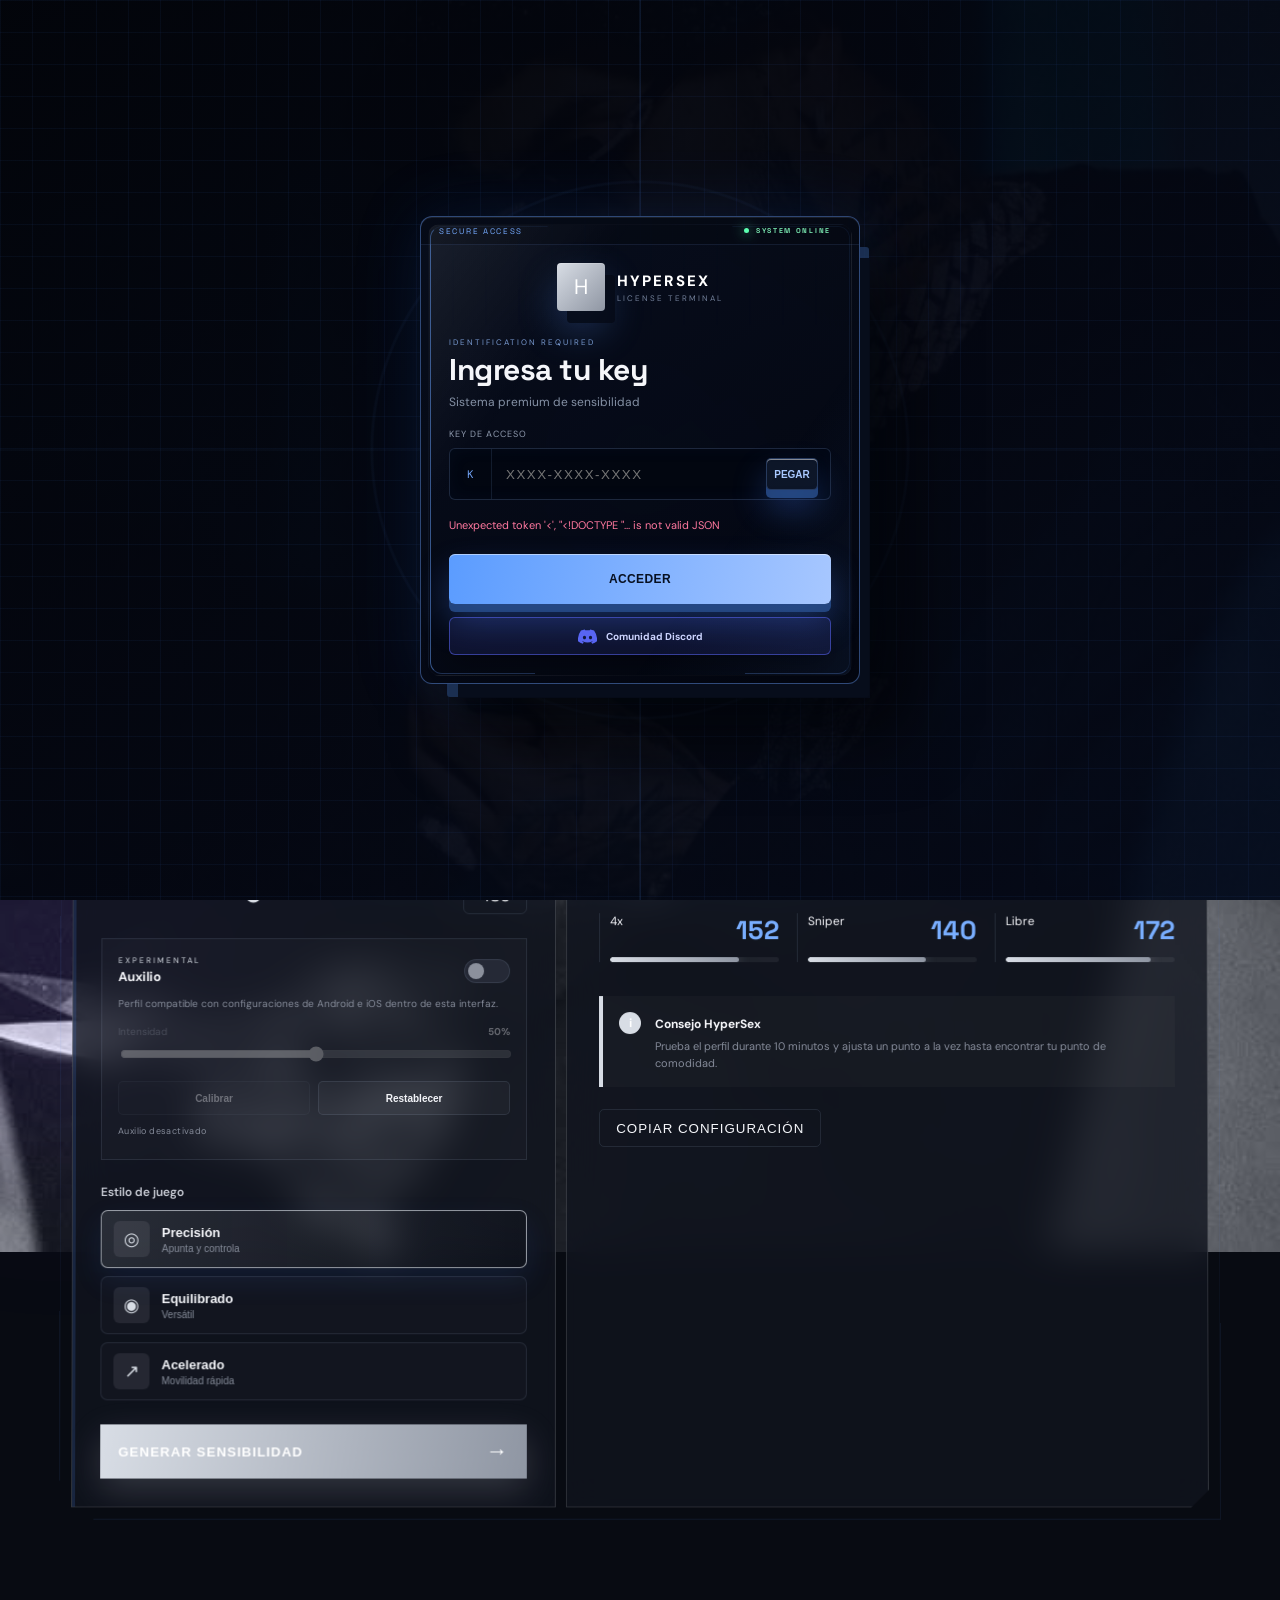
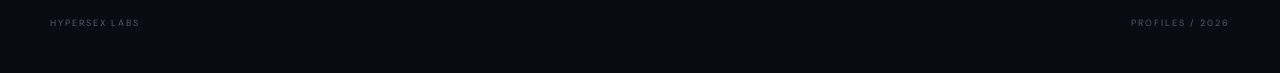
==== index.html @ 3f63ef3c "Upgrade login effects and profile countdown" ====
<!doctype html>
<html lang="es">
<head>
  <meta charset="UTF-8">
  <meta name="viewport" content="width=device-width, initial-scale=1.0, maximum-scale=1.0, minimum-scale=1.0, user-scalable=no, viewport-fit=cover">
  <meta name="theme-color" content="#080b12">
  <title>HyperSex | Generador de Sensibilidad</title>
  <link rel="stylesheet" href="styles.css?v=13">
</head>
<body data-device="android">
  <div class="ambient ambient-one"></div>
  <div class="ambient ambient-two"></div>
  <div class="keyauth-lock" id="keyauthLock">
    <div class="keyauth-neon" aria-hidden="true">HYPERSEX</div>
    <form class="keyauth-card" id="keyauthForm">
      <div class="login-orbit" aria-hidden="true"><i></i></div>
      <div class="login-shadow-platform" aria-hidden="true"></div>
      <div class="login-frame" aria-hidden="true"></div>
      <div class="login-grid-lines" aria-hidden="true"></div>
      <div class="login-hud" aria-hidden="true">
        <span>SECURE ACCESS</span>
        <strong><i></i> SYSTEM ONLINE</strong>
      </div>
      <div class="login-brand">
        <span class="brand-mark">H</span>
        <div>
          <small>HYPERSEX</small>
          <span>LICENSE TERMINAL</span>
        </div>
      </div>
      <div class="login-title">
        <small>IDENTIFICATION REQUIRED</small>
        <h2>Activa tu acceso</h2>
        <p class="keyauth-subtitle">Introduce tu licencia KeyAuth</p>
      </div>
      <label>KEY DE ACCESO<div class="login-key-field"><span>K</span><input id="keyauthKey" autocomplete="off" spellcheck="false" required placeholder="XXXX-XXXX-XXXX"><button id="pasteKey" class="paste-key" type="button">Pegar</button></div></label>
      <div class="keyauth-status" id="keyauthStatus" role="status"></div>
      <div class="keyauth-time" id="keyauthTime" hidden></div>
      <button type="submit">Iniciar sesión <b>→</b></button>
      <a class="login-discord" href="https://discord.gg/hypersystem" target="_blank" rel="noopener noreferrer" aria-label="Abrir Discord">
        <svg viewBox="0 0 24 24" aria-hidden="true"><path fill="currentColor" d="M20.3 4.4A19.8 19.8 0 0 0 15.4 3l-.6 1.2a18.3 18.3 0 0 0-5.6 0L8.6 3a19.8 19.8 0 0 0-4.9 1.4A20.1 20.1 0 0 0 0 18.1a19.9 19.9 0 0 0 6 3l1.3-1.8a12 12 0 0 1-2-.9l.5-.4a14.1 14.1 0 0 0 12.4 0l.5.4c-.6.3-1.3.6-2 .9l1.3 1.8a19.9 19.9 0 0 0 6-3 20.1 20.1 0 0 0-3.7-13.7ZM8.2 15.6c-1.1 0-2-1-2-2.3s.9-2.3 2-2.3 2 1 2 2.3-.9 2.3-2 2.3Zm7.6 0c-1.1 0-2-1-2-2.3s.9-2.3 2-2.3 2 1 2 2.3-.9 2.3-2 2.3Z"/></svg>
        Comunidad Discord
      </a>
    </form>
  </div>

  <header class="topbar">
    <a class="brand" href="#" aria-label="HyperSex inicio">
      <span class="brand-mark">H</span>
      <span id="brandName">HYPER<span>SEX</span></span>
    </a>
    <div class="top-actions">
      <div class="status"><i></i> Compatible Android + iOS</div>
      <div class="license-countdown" id="licenseCountdown" hidden></div>
      <a class="admin-open" href="https://discord.gg/hypersystem" target="_blank" rel="noopener noreferrer" aria-label="Abrir Discord" style="width:38px;height:38px;padding:0;display:inline-flex;align-items:center;justify-content:center;text-decoration:none;background:#5865f2;border-color:rgba(255,255,255,.18);"><svg viewBox="0 0 24 24" aria-hidden="true" style="width:22px;height:22px"><path fill="currentColor" d="M20.3 4.4A19.8 19.8 0 0 0 15.4 3l-.6 1.2a18.3 18.3 0 0 0-5.6 0L8.6 3a19.8 19.8 0 0 0-4.9 1.4A20.1 20.1 0 0 0 0 18.1a19.9 19.9 0 0 0 6 3l1.3-1.8a12 12 0 0 1-2-.9l.5-.4a14.1 14.1 0 0 0 12.4 0l.5.4c-.6.3-1.3.6-2 .9l1.3 1.8a19.9 19.9 0 0 0 6-3 20.1 20.1 0 0 0-3.7-13.7ZM8.2 15.6c-1.1 0-2-1-2-2.3s.9-2.3 2-2.3 2 1 2 2.3-.9 2.3-2 2.3Zm7.6 0c-1.1 0-2-1-2-2.3s.9-2.3 2-2.3 2 1 2 2.3-.9 2.3-2 2.3Z"/></svg></a>
      <button class="admin-open" id="adminOpen" type="button">Administrar</button>
    </div>
  </header>

  <main>
    <div class="interface-neon" aria-hidden="true">HYPERSEX</div>
    <section class="hero">
      <div class="eyebrow" id="heroEyebrow">Hypersex tu mejor opcion</div>
      <h1 id="heroTitle">Encuentra tu <span>sensibilidad perfecta</span></h1>
      <p id="heroDescription">Configura tu dispositivo y genera ajustes pensados para mejorar tu precisión y comodidad.</p>
      <div class="custom-actions" id="customActions"></div>
    </section>

    <section class="system-strip" aria-label="Estado del sistema">
      <div class="system-item">
        <span class="system-icon">01</span>
        <div><small>PLATAFORMA</small><strong id="systemPlatform">Android</strong></div>
      </div>
      <div class="system-item">
        <span class="system-icon pulse">02</span>
        <div><small>MOTOR</small><strong>Online</strong></div>
      </div>
      <div class="system-item">
        <span class="system-icon">03</span>
        <div><small>PERFIL</small><strong id="systemProfile">Precisión</strong></div>
      </div>
      <div class="system-item">
        <span class="system-icon">04</span>
        <div><small>RANGO</small><strong>1 — 200</strong></div>
      </div>
    </section>

    <nav class="platform-switch" aria-label="Seleccionar plataforma">
      <button class="platform active" data-device="android" type="button">
        <span class="platform-icon">A</span>
        <span><small>PERFIL</small><strong>Android</strong></span>
      </button>
      <button class="platform" data-device="ios" type="button">
        <span class="platform-icon">i</span>
        <span><small>PERFIL</small><strong>iOS</strong></span>
      </button>
      <button class="platform" data-device="pc" type="button">
        <span class="platform-icon">PC</span>
        <span><small>PERFIL</small><strong>PC</strong></span>
      </button>
    </nav>
    <button class="launch-game" id="launchGame" type="button" title="Abrir Free Fire">
      <span class="launch-icon">F</span>
      <span class="launch-copy">
        <small>JUEGO INSTALADO</small>
        <strong>Abrir Free Fire en <b id="launchPlatform">Android</b></strong>
      </span>
      <span class="launch-arrow">→</span>
    </button>
    <div class="emulator-actions" hidden>
      <a class="emulator-button emulator-install" id="installBluestacks" href="https://www.bluestacks.com/download.html" target="_blank" rel="noopener noreferrer">
        <span class="emulator-icon">↓</span>
        <span class="launch-copy">
          <small>DESCARGAR</small>
          <strong>Instalar BlueStacks</strong>
        </span>
        <span class="launch-arrow">↗</span>
      </a>
    </div>
    <div class="emulator-status" id="emulatorStatus" role="status"></div>
    <button class="dns-profile" id="downloadDnsProfile" type="button" hidden>
      <span class="dns-icon">DNS</span>
      <span class="launch-copy">
        <small>PERFIL iOS</small>
        <strong>Instalar Hyper Auxilio</strong>
      </span>
      <span class="launch-arrow">↓</span>
    </button>
    <div class="dns-status" id="dnsStatus" role="status"></div>

    <section class="dashboard">
      <aside class="panel setup-panel">
        <div class="panel-heading">
          <span>01</span>
          <div>
            <small>CONFIGURACIÓN</small>
            <h2>Tu perfil</h2>
          </div>
          <div class="profile-countdown-slot" id="profileCountdownSlot"></div>
        </div>

        <div class="field-group">
          <label for="dpi">DPI del dispositivo</label>
          <div class="range-row">
            <input id="dpi" type="range" min="240" max="800" step="20" value="480">
            <output id="dpiValue" for="dpi">480</output>
          </div>
        </div>

        <div class="aux-panel">
          <div class="aux-head">
            <div>
              <small>EXPERIMENTAL</small>
              <strong>Auxilio</strong>
            </div>
            <button class="toggle" id="auxToggle" type="button" role="switch" aria-checked="false" aria-label="Activar auxilio">
              <i></i>
            </button>
          </div>
          <p>Perfil compatible con configuraciones de Android e iOS dentro de esta interfaz.</p>
          <div class="aux-strength disabled" id="auxStrength">
            <div><span>Intensidad</span><strong id="auxValue">50%</strong></div>
            <input id="auxRange" type="range" min="0" max="100" value="50" disabled>
          </div>
          <div class="aux-actions">
            <button id="calibrateAux" type="button" disabled>Calibrar</button>
            <button id="resetAux" type="button">Restablecer</button>
          </div>
          <div class="aux-status" id="auxStatus">Auxilio desactivado</div>
        </div>

        <div class="field-group">
          <label>Estilo de juego</label>
          <div class="style-grid">
            <button class="style-card selected" data-style="precision" type="button">
              <span class="style-icon">◎</span>
              <span><strong>Precisión</strong><small>Apunta y controla</small></span>
            </button>
            <button class="style-card" data-style="balanced" type="button">
              <span class="style-icon">◉</span>
              <span><strong>Equilibrado</strong><small>Versátil</small></span>
            </button>
            <button class="style-card" data-style="aggressive" type="button">
              <span class="style-icon">↗</span>
              <span><strong>Acelerado</strong><small>Movilidad rápida</small></span>
            </button>
          </div>
        </div>

        <button class="generate-button" id="generate" type="button">
          <span>Generar sensibilidad</span>
          <span class="arrow">→</span>
        </button>
      </aside>

      <section class="panel result-panel" aria-live="polite">
        <div class="panel-heading">
          <span>02</span>
          <div>
            <small>PERFIL GENERADO</small>
            <h2>Tu sensibilidad</h2>
          </div>
          <div class="profile-badge" id="profileBadge">Android / Precisión</div>
        </div>

        <div class="settings-grid">
          <div class="setting">
            <div class="setting-title"><span>General</span><strong id="generalValue">184</strong></div>
            <div class="meter"><i id="generalBar" style="width:92%"></i></div>
          </div>
          <div class="setting">
            <div class="setting-title"><span>Mira roja</span><strong id="redValue">176</strong></div>
            <div class="meter"><i id="redBar" style="width:88%"></i></div>
          </div>
          <div class="setting">
            <div class="setting-title"><span>2x</span><strong id="x2Value">164</strong></div>
            <div class="meter"><i id="x2Bar" style="width:82%"></i></div>
          </div>
          <div class="setting">
            <div class="setting-title"><span>4x</span><strong id="x4Value">152</strong></div>
            <div class="meter"><i id="x4Bar" style="width:76%"></i></div>
          </div>
          <div class="setting">
            <div class="setting-title"><span>Sniper</span><strong id="sniperValue">140</strong></div>
            <div class="meter"><i id="sniperBar" style="width:70%"></i></div>
          </div>
          <div class="setting">
            <div class="setting-title"><span>Libre</span><strong id="freeValue">172</strong></div>
            <div class="meter"><i id="freeBar" style="width:86%"></i></div>
          </div>
        </div>

        <div class="tip">
          <span class="tip-icon">i</span>
          <div>
            <strong>Consejo HyperSex</strong>
            <p>Prueba el perfil durante 10 minutos y ajusta un punto a la vez hasta encontrar tu punto de comodidad.</p>
          </div>
        </div>

        <div class="result-actions">
          <button class="copy-button" id="copy" type="button">Copiar configuración</button>
          <span id="copyStatus"></span>
        </div>
      </section>
    </section>
    <section class="custom-sections" id="customSections" aria-live="polite"></section>
  </main>

  <footer>
    <span>HYPERSEX LABS</span>
    <span>PROFILES / 2026</span>
  </footer>

  <div class="admin-overlay" id="adminOverlay"></div>
  <div class="admin-lock" id="adminLock" aria-hidden="true">
    <form class="admin-lock-card" id="adminLockForm">
      <span class="brand-mark">H</span>
      <small>ACCESO RESTRINGIDO</small>
      <h2>Administrador HyperSex</h2>
      <label for="adminPassword">Contraseña</label>
      <div class="password-row">
        <input id="adminPassword" name="hypersex-admin-password" type="password" autocomplete="off" inputmode="text" autocapitalize="none" autocorrect="off" spellcheck="false" placeholder="Ingresa la contraseña">
        <button class="password-toggle" id="passwordToggle" type="button" aria-label="Mostrar contraseña">Ver</button>
      </div>
      <div class="lock-status" id="lockStatus"></div>
      <button class="admin-save lock-submit" type="submit">Entrar al administrador</button>
      <button class="lock-cancel" id="lockCancel" type="button">Cancelar</button>
    </form>
  </div>
  <aside class="admin-panel" id="adminPanel" aria-hidden="true">
    <div class="admin-header">
      <div>
        <small>PANEL DE CONTROL</small>
        <h2>Administrador</h2>
      </div>
      <button id="adminClose" class="icon-button" type="button" aria-label="Cerrar administrador">×</button>
    </div>

    <div class="admin-tabs">
      <button class="active" data-admin-tab="content" type="button">Contenido</button>
      <button data-admin-tab="design" type="button">Diseño</button>
      <button data-admin-tab="actions" type="button">Botones</button>
      <button data-admin-tab="builder" type="button">Constructor</button>
      <button data-admin-tab="interface" type="button">Interfaz</button>
      <button data-admin-tab="advanced" type="button">Avanzado</button>
    </div>

    <div class="admin-section active" data-admin-section="content">
      <label>Nombre de marca<input id="adminBrand" value="HYPERSEX"></label>
      <label>Etiqueta superior<input id="adminEyebrow" value="Hypersex tu mejor opcion"></label>
      <label>Título<input id="adminTitle" value="Encuentra tu sensibilidad perfecta"></label>
      <label>Descripción<textarea id="adminDescription" rows="3">Configura tu dispositivo y genera ajustes pensados para mejorar tu precisión y comodidad.</textarea></label>
      <label>Imagen de portada<input id="adminImage" type="file" accept="image/*"></label>
      <div class="image-preview" id="imagePreview">Sin imagen</div>
    </div>

    <div class="admin-section" data-admin-section="design">
      <div class="theme-presets">
        <button data-theme="hyper" type="button">Hyper</button>
        <button data-theme="cyan" type="button">Cyber</button>
        <button data-theme="gold" type="button">Gold</button>
        <button data-theme="light" type="button">Claro</button>
      </div>
      <label>Color principal<input id="adminAccent" type="color" value="#ff3b7a"></label>
      <label>Color secundario<input id="adminAccentTwo" type="color" value="#ff6b2b"></label>
      <label>Fondo general<input id="adminBackground" type="color" value="#080b12"></label>
      <label>Color de texto<input id="adminText" type="color" value="#f5f6fa"></label>
      <label>Color de paneles<input id="adminSurface" type="color" value="#10141f"></label>
      <label>Radio de tarjetas<select id="adminRadius">
        <option value="5px">Cuadrado</option>
        <option value="10px" selected>Suave</option>
        <option value="18px">Redondo</option>
      </select></label>
      <label>Modo de fondo<select id="adminBackdrop">
        <option value="grid">Rejilla</option>
        <option value="radial">Radial</option>
        <option value="plain">Plano</option>
      </select></label>
      <label>Tipografía<select id="adminFont">
        <option value="modern">Moderna</option>
        <option value="condensed">Condensada</option>
        <option value="rounded">Redondeada</option>
      </select></label>
      <label>Ancho de contenido<select id="adminWidth">
        <option value="1180px">Amplio</option>
        <option value="1040px">Medio</option>
        <option value="920px">Compacto</option>
      </select></label>
      <label>Escala de interfaz<input id="adminScale" type="range" min="85" max="115" value="100"></label>
      <label>Opacidad de paneles<input id="adminOpacity" type="range" min="40" max="100" value="88"></label>
      <label>Desenfoque del fondo<input id="adminBlur" type="range" min="0" max="30" value="18"></label>
      <label>Espacio entre secciones<input id="adminSpacing" type="range" min="8" max="36" value="18"></label>
      <label>Color de bordes<input id="adminLine" type="color" value="#2b3040"></label>
      <label>Grosor de bordes<input id="adminBorderWidth" type="range" min="0" max="3" value="1"></label>
      <label>Brillo exterior<input id="adminGlow" type="range" min="0" max="50" value="10"></label>
      <label>Sombras<select id="adminShadow">
        <option value="none">Sin sombras</option>
        <option value="soft">Suaves</option>
        <option value="strong">Fuertes</option>
      </select></label>
      <label>Animaciones<select id="adminAnimation">
        <option value="none">Sin animaciÃ³n</option>
        <option value="smooth" selected>Suave</option>
        <option value="energetic">EnÃ©rgica</option>
      </select></label>
      <label>DecoraciÃ³n<select id="adminDecoration">
        <option value="grid">Rejilla</option>
        <option value="dots">Puntos</option>
        <option value="lines">LÃ­neas</option>
        <option value="none">Ninguna</option>
      </select></label>
      <label class="admin-switch-row">Vista previa en vivo<input id="livePreview" type="checkbox" checked></label>
      <label class="admin-switch-row">Mostrar plataformas<input id="showPlatforms" type="checkbox" checked></label>
      <label class="admin-switch-row">Mostrar barra superior<input id="showHeader" type="checkbox" checked></label>
      <label class="admin-switch-row">Mostrar pie de página<input id="showFooter" type="checkbox" checked></label>
      <label class="admin-switch-row">Mostrar consejo<input id="showTip" type="checkbox" checked></label>
      <div class="advanced-actions">
        <button id="exportConfig" type="button">Exportar diseño</button>
        <button id="importConfigButton" type="button">Importar diseño</button>
        <input id="importConfig" type="file" accept="application/json" hidden>
      </div>
      <div class="ipa-import">
        <label for="importIpa">Importar mini IPA
          <input id="importIpa" type="file" accept=".ipa,.zip,application/octet-stream">
        </label>
        <button id="scanIpa" type="button">Extraer imágenes</button>
        <div id="ipaStatus" class="ipa-status">Solo se importan imágenes. El IPA no se instala ni ejecuta.</div>
        <div id="ipaGallery" class="ipa-gallery"></div>
      </div>
    </div>

    <div class="admin-section" data-admin-section="interface">
      <div class="interface-panel-heading">
        <small>TIPO DE INTERFAZ</small>
        <strong>Elige cómo se muestran los paneles</strong>
      </div>
      <div class="interface-presets">
        <button class="active" data-interface-layout="default" type="button">
          <span class="interface-preview preview-default"><i></i><i></i></span>
          <strong>Normal</strong><small>Configuración izquierda</small>
        </button>
        <button data-interface-layout="reverse" type="button">
          <span class="interface-preview preview-reverse"><i></i><i></i></span>
          <strong>Invertido</strong><small>Configuración derecha</small>
        </button>
        <button data-interface-layout="stack" type="button">
          <span class="interface-preview preview-stack"><i></i><i></i></span>
          <strong>Compacto</strong><small>Una columna</small>
        </button>
      </div>
      <label>Diseño de paneles<select id="adminLayout">
        <option value="default">Configuración izquierda</option>
        <option value="reverse">Configuración derecha</option>
        <option value="stack">Una columna</option>
      </select></label>
    </div>

    <div class="admin-section" data-admin-section="actions">
      <label>Texto del botón<input id="buttonText" value="Abrir panel"></label>
      <label>Acción<select id="buttonAction">
        <option value="url">Abrir enlace personalizado</option>
        <option value="generate">Generar sensibilidad</option>
        <option value="copy">Copiar configuración</option>
        <option value="scroll">Ir al generador</option>
        <option value="alert">Mostrar mensaje</option>
      </select></label>
      <label>URL o enlace<input id="buttonUrl" type="url" placeholder="https://ejemplo.com"></label>
      <label>Color del botón<input id="buttonColor" type="color" value="#5865f2"></label>
      <button class="secondary-action" id="addButton" type="button">Agregar botón</button>
      <div class="admin-button-list" id="adminButtonList"></div>
    </div>

    <div class="admin-section" data-admin-section="builder">
      <div class="builder-group">
        <div class="builder-heading"><small>SECCIÓN PERSONALIZADA</small><strong>Crear contenido</strong></div>
        <label>Título de la sección<input id="sectionTitle" placeholder="Ej. Nuevas funciones"></label>
        <label>Texto de la sección<textarea id="sectionText" rows="4" placeholder="Escribe aquí el contenido..."></textarea></label>
        <label>Imagen de la sección<input id="sectionImage" type="file" accept="image/*"></label>
        <div class="image-preview" id="sectionImagePreview">Sin imagen</div>
        <button class="secondary-action" id="addSection" type="button">Agregar sección</button>
        <div class="builder-list" id="adminSectionList"></div>
      </div>
    </div>

    <div class="admin-section" data-admin-section="advanced">
      <label>Título del login<input id="adminLoginTitle" value="Ingresa tu key"></label>
      <label>Subtítulo del login<input id="adminLoginSubtitle" value="Sistema premium de sensibilidad"></label>
      <label>Texto del botón login<input id="adminLoginButton" value="Acceder"></label>
      <label>Posición horizontal login<select id="adminLoginPosition">
        <option value="center">Centro</option>
        <option value="left">Izquierda</option>
        <option value="right">Derecha</option>
      </select></label>
      <label>Texto de texto o mensaje inferior login<input id="adminLoginSmall" value="HYPERSEX ACCESS"></label>
      <label>Texto de estado<input id="adminStatus" value="Compatible Android + iOS"></label>
      <label>Texto del generador<input id="adminGenerateText" value="Generar sensibilidad"></label>
      <label>Texto de copiar<input id="adminCopyText" value="Copiar configuración"></label>
      <label>Título del consejo<input id="adminTipTitle" value="Consejo HyperSex"></label>
      <label>Texto del consejo<textarea id="adminTipText" rows="3">Prueba el perfil durante 10 minutos y ajusta un punto a la vez hasta encontrar tu punto de comodidad.</textarea></label>
      <label>Pie izquierdo<input id="adminFooterLeft" value="HYPERSEX LABS"></label>
      <label>Pie derecho<input id="adminFooterRight" value="PROFILES / 2026"></label>
      <label>Año automático<select id="adminAutoYear">
        <option value="yes">Activado</option>
        <option value="no">Desactivado</option>
      </select></label>
      <label class="admin-switch-row">Mostrar estado<input id="showStatus" type="checkbox" checked></label>
      <label class="admin-switch-row">Mostrar botón Free Fire<input id="showLaunch" type="checkbox" checked></label>
      <label class="admin-switch-row">Mostrar panel de sensibilidad<input id="showSensitivity" type="checkbox" checked></label>
      <label class="admin-switch-row">Mostrar configuración auxiliar<input id="showAux" type="checkbox" checked></label>
      <label>Mensaje al copiar<input id="adminCopiedText" value="Configuración copiada"></label>
      <label>Mensaje de error<input id="adminErrorText" value="No se pudo copiar"></label>
    </div>

    <div class="admin-footer">
      <button class="admin-reset" id="adminReset" type="button">Restablecer</button>
      <button class="admin-save" id="adminSave" type="button">Guardar cambios</button>
    </div>
  </aside>

  <script src="script.js?v=13"></script>
</body>
</html>
---- styles.css ----
@import url('https://fonts.googleapis.com/css2?family=DM+Sans:wght@400;500;600;700&family=Space+Grotesk:wght@500;600;700&display=swap');

:root {
  --bg: #080b12;
  --surface: rgba(16, 20, 31, .88);
  --surface-2: #151925;
  --line: rgba(255, 255, 255, .09);
  --text: #f5f6fa;
  --muted: #858b99;
  --accent: #d8dde5;
  --accent-2: #8f96a3;
  --radius: 10px;
  --admin-width: 1180px;
  --admin-scale: 1;
  --admin-panel-opacity: .88;
  --admin-blur: 18px;
  --admin-spacing: 18px;
}

* { box-sizing: border-box; }

.welcome-player {
  position: fixed;
  top: 14px;
  left: 14px;
  z-index: 1200;
  display: flex;
  align-items: center;
  gap: 10px;
  width: min(340px, calc(100vw - 28px));
  height: 58px;
  padding: 7px 8px;
  border: 1px solid rgba(118, 169, 255, .24);
  border-radius: 8px;
  background: rgba(10, 18, 34, .96);
  box-shadow: 0 14px 40px rgba(0, 0, 0, .38);
  opacity: 0;
  transform: translateY(-18px);
  pointer-events: none;
  transition: opacity .22s ease, transform .22s ease;
}

.welcome-player.visible {
  opacity: 1;
  transform: translateY(0);
  pointer-events: auto;
}

.welcome-player-cover {
  display: grid;
  place-items: center;
  flex: 0 0 42px;
  width: 42px;
  height: 42px;
  object-fit: cover;
  border-radius: 5px;
  background: linear-gradient(135deg, #58a6ff, #1d4f8f);
  color: white;
  font-family: "Space Grotesk", sans-serif;
  font-weight: 700;
}

.welcome-player-info {
  min-width: 0;
  display: grid;
  gap: 2px;
  flex: 1;
}

.welcome-player-info strong,
.welcome-player-info span {
  overflow: hidden;
  text-overflow: ellipsis;
  white-space: nowrap;
}

.welcome-player-info strong { font-size: 13px; }
.welcome-player-info span { color: var(--muted); font-size: 11px; }

.welcome-player button {
  width: 32px;
  height: 32px;
  flex: 0 0 32px;
  border: 0;
  border-radius: 50%;
  background: transparent;
  color: var(--text);
  cursor: pointer;
  font-size: 16px;
}

.welcome-player-toggle { border: 1px solid rgba(118, 169, 255, .3) !important; background: rgba(118, 169, 255, .08) !important; }
.welcome-player-close { color: #91afd3 !important; }

html {
  width: 100%;
  min-height: 100%;
  -webkit-text-size-adjust: 100%;
  text-size-adjust: 100%;
}

.keyauth-lock {
  position: fixed;
  inset: 0;
  z-index: 1000;
  display: grid;
  place-items: center;
  padding: 20px;
  overflow: hidden;
  background:
    radial-gradient(circle at 50% 42%, rgba(53, 111, 255, .22), transparent 26%),
    radial-gradient(circle at 18% 78%, rgba(76, 201, 240, .11), transparent 22%),
    linear-gradient(120deg, rgba(2, 4, 12, .96), rgba(4, 12, 38, .82)),
    url("IMG_5697.jpg") center / cover fixed no-repeat;
  backdrop-filter: blur(14px) saturate(1.15);
}

.keyauth-lock.hidden { display: none; }

.keyauth-lock[data-login-position="left"] {
  justify-items: start;
}
.keyauth-lock[data-login-position="right"] {
  justify-items: end;
}

.keyauth-lock[data-login-position="left"] .keyauth-card,
.keyauth-lock[data-login-position="right"] .keyauth-card {
  margin-inline: clamp(8px, 5vw, 72px);
}

.keyauth-lock .keyauth-card {
  border-radius: 6px 28px 28px 28px;
}

body::after {
  content: "";
  position: fixed;
  inset: 0;
  z-index: -2;
  pointer-events: none;
  background:
    linear-gradient(115deg, transparent 0 58%, rgba(40, 111, 255, .09) 58% 58.2%, transparent 58.2%),
    radial-gradient(circle at 70% 25%, rgba(54, 125, 255, .14), transparent 30%);
}

.keyauth-lock::before {
  content: "";
  position: absolute;
  inset: 0;
  background:
    radial-gradient(circle at 20% 20%, rgba(57, 122, 255, .26), transparent 28%),
    radial-gradient(circle at 82% 78%, rgba(148, 86, 255, .16), transparent 30%),
    linear-gradient(90deg, rgba(3, 8, 22, .72), transparent 50%, rgba(3, 8, 22, .45));
  pointer-events: none;
}

.interface-neon {
  position: fixed;
  left: -10%;
  bottom: 14%;
  z-index: -1;
  color: rgba(70, 126, 255, .28);
  font-family: "Space Grotesk", sans-serif;
  font-size: clamp(54px, 8vw, 120px);
  font-weight: 700;
  letter-spacing: .14em;
  white-space: nowrap;
  pointer-events: none;
  text-shadow:
    0 0 10px rgba(65, 120, 255, .75),
    0 0 30px rgba(65, 120, 255, .45),
    0 0 70px rgba(65, 120, 255, .25);
  animation: interface-neon-float 12s ease-in-out infinite alternate;
}

@keyframes interface-neon-float {
  from { transform: translateX(-4vw) rotate(-3deg); }
  to { transform: translateX(18vw) rotate(2deg); }
}

.keyauth-neon {
  position: absolute;
  top: 18%;
  left: 0;
  z-index: 0;
  color: #4c86ff;
  font-family: "Space Grotesk", sans-serif;
  font-size: clamp(54px, 9vw, 130px);
  font-weight: 700;
  letter-spacing: .16em;
  line-height: 1;
  white-space: nowrap;
  pointer-events: none;
  opacity: .82;
  text-shadow:
    0 0 8px rgba(76, 134, 255, .95),
    0 0 24px rgba(76, 134, 255, .75),
    0 0 48px rgba(76, 134, 255, .45);
  animation: keyauth-neon-float 9s linear infinite;
}

@keyframes keyauth-neon-float {
  0% {
    transform: translate3d(105vw, 0, 0) rotate(-4deg);
    opacity: 0;
  }
  12% { opacity: .82; }
  88% { opacity: .82; }
  100% {
    transform: translate3d(-110%, 38vh, 0) rotate(-4deg);
    opacity: 0;
  }
}

.keyauth-card {
  width: min(430px, 100%);
  display: grid;
  gap: 16px;
  padding: 34px;
  position: relative;
  z-index: 1;
  border: 1px solid rgba(118, 170, 255, .28);
  border-radius: 18px;
  background: linear-gradient(145deg, rgba(10, 16, 32, .94), rgba(5, 8, 18, .82));
  animation: login-card-arrival .7s cubic-bezier(.2,.75,.2,1) both;
  box-shadow:
    0 30px 100px rgba(0,0,0,.72),
    inset 0 1px rgba(255,255,255,.06),
    0 0 55px rgba(61, 118, 255, .13);
  backdrop-filter: blur(24px) saturate(1.2);
}

@keyframes login-card-arrival {
  from { opacity: 0; transform: translateY(18px) scale(.98); }
  to { opacity: 1; transform: translateY(0) scale(1); }
}

.keyauth-card::after {
  content: "";
  position: absolute;
  inset: -1px;
  border-radius: inherit;
  pointer-events: none;
  background: linear-gradient(120deg, rgba(112, 165, 255, .4), transparent 35%, transparent 65%, rgba(255,255,255,.08));
  mask: linear-gradient(#000 0 0) content-box, linear-gradient(#000 0 0);
  mask-composite: exclude;
  padding: 1px;
}

.login-hud {
  display: flex;
  align-items: center;
  justify-content: space-between;
  margin: -14px -14px 0;
  padding-bottom: 14px;
  border-bottom: 1px solid rgba(118,170,255,.14);
  color: #75aaff;
  font-size: 9px;
  letter-spacing: 2px;
}
.login-hud i {
  width: 7px;
  height: 7px;
  border-radius: 50%;
  background: #5cffb1;
  box-shadow: 0 0 12px #5cffb1;
}
.keyauth-card > small { color: var(--muted); letter-spacing: 3px; }
.keyauth-card h2 { margin: 0; font-family: "Space Grotesk", sans-serif; }
.keyauth-subtitle {
  margin: -10px 0 2px;
  color: #75aaff;
  font-size: 11px;
  letter-spacing: 1px;
  text-align: center;
  text-transform: uppercase;
}
.keyauth-card label { display: grid; gap: 8px; color: var(--muted); font-size: 11px; }
.keyauth-card input {
  height: 48px;
  border: 1px solid var(--line);
  border-radius: 8px;
  padding: 0 14px;
  color: var(--text);
  background: rgba(255,255,255,.055);
  outline: none;
}
.keyauth-card input:focus {
  border-color: rgba(92, 146, 255, .9);
  box-shadow: 0 0 0 3px rgba(92, 146, 255, .12);
}
.keyauth-card button {
  height: 46px;
  border: 0;
  border-radius: 8px;
  color: #071021;
  font-weight: 800;
  background: linear-gradient(100deg, #5b9cff, #a7c7ff);
  box-shadow: 0 12px 28px rgba(65, 123, 255, .28);
  cursor: pointer;
}
.login-discord {
  height: 42px;
  display: flex;
  align-items: center;
  justify-content: center;
  gap: 9px;
  border: 1px solid rgba(88,101,242,.55);
  border-radius: 8px;
  color: #cdd4ff;
  font-size: 11px;
  font-weight: 700;
  text-decoration: none;
  background: rgba(88,101,242,.12);
}
.login-discord svg { width: 19px; height: 19px; color: #5865f2; }
.login-discord:hover { background: rgba(88,101,242,.22); }
.keyauth-status { min-height: 18px; color: #ff789f; font-size: 11px; }
.keyauth-status.key-in-use {
  min-height: 38px;
  display: flex;
  align-items: center;
  justify-content: center;
  margin: 2px 0 -4px;
  border: 1px solid rgba(255, 92, 128, .38);
  border-radius: 6px;
  color: #ff91aa;
  font-size: 10px;
  font-weight: 800;
  letter-spacing: 1px;
  background: rgba(255, 58, 102, .09);
  box-shadow: 0 0 24px rgba(255, 58, 102, .08);
}
.keyauth-time {
  padding: 10px;
  border: 1px solid rgba(255,255,255,.08);
  color: var(--accent);
  font-size: 12px;
  font-weight: 700;
  text-align: center;
}

.license-countdown:not([hidden]) {
  display: inline-flex;
  align-items: center;
  min-height: 32px;
  padding: 0 10px;
  border: 1px solid rgba(118,169,255,.18);
  border-radius: 6px;
  background: rgba(10,18,34,.78);
  color: #9fc8ff;
  font-size: 10px;
  font-weight: 700;
  white-space: nowrap;
}

@media (prefers-reduced-motion: reduce) {
  .keyauth-neon {
    animation: none;
    left: 50%;
    transform: translateX(-50%);
    opacity: .7;
  }
}

@media (max-width: 760px) {
  .emulator-actions {
    grid-template-columns: 1fr;
  }
}

body {
  margin: 0;
  min-height: 100vh;
  min-height: 100dvh;
  overflow-x: hidden;
  overscroll-behavior: none;
  color: var(--text);
  font-family: "DM Sans", sans-serif;
  background:
    linear-gradient(rgba(255,255,255,.018) 1px, transparent 1px),
    linear-gradient(90deg, rgba(255,255,255,.018) 1px, transparent 1px),
    url("IMG_5697.jpg") center / cover fixed no-repeat,
    var(--bg);
  background-size: 48px 48px, 48px 48px, cover, auto;
  background-blend-mode: normal, normal, luminosity, normal;
}
body::before {
  content: "";
  position: fixed;
  inset: 0;
  z-index: -1;
  pointer-events: none;
  background: linear-gradient(120deg, rgba(4, 7, 13, .18), rgba(4, 7, 13, .08));
  backdrop-filter: saturate(1.08);
}
body[data-backdrop="radial"] {
  background:
    radial-gradient(circle at 75% 10%, rgba(216,221,229,.10), transparent 28%),
    url("IMG_5697.jpg") center / cover fixed no-repeat,
    var(--bg);
}
body[data-backdrop="plain"] {
  background: url("IMG_5697.jpg") center / cover fixed no-repeat, var(--bg);
  background-size: cover, auto;
}

.ambient {
  position: fixed;
  z-index: -1;
  width: 420px;
  height: 420px;
  border-radius: 50%;
  filter: blur(110px);
  opacity: .12;
  pointer-events: none;
}
.ambient-one { top: -180px; right: 8%; background: var(--accent); }
.ambient-two { bottom: -240px; left: -150px; background: #7b3cff; }

.topbar, main, footer {
  width: min(var(--admin-width), calc(100% - 48px));
  margin-inline: auto;
}
main { zoom: var(--admin-scale); }
.dashboard { gap: var(--admin-spacing); }
.panel {
  background: color-mix(in srgb, var(--surface) calc(var(--admin-panel-opacity) * 100%), transparent);
  backdrop-filter: blur(var(--admin-blur));
}
.dashboard.reverse { direction: rtl; }
.dashboard.reverse > * { direction: ltr; }
.dashboard.stack { grid-template-columns: 1fr; }
.hidden-admin { display: none !important; }
.theme-presets { display: grid; grid-template-columns: repeat(4,1fr); gap: 6px; }
.theme-presets button {
  height: 34px;
  border: 1px solid var(--line);
  border-radius: var(--radius);
  color: var(--text);
  background: rgba(255,255,255,.04);
  cursor: pointer;
}
.advanced-actions { display: grid; grid-template-columns: 1fr 1fr; gap: 8px; }
.advanced-actions button {
  height: 38px;
  border: 1px solid var(--line);
  border-radius: var(--radius);
  color: var(--text);
  background: transparent;
  cursor: pointer;
}
.ipa-import {
  display: grid;
  gap: 8px;
  padding-top: 14px;
  border-top: 1px solid var(--line);
}
.ipa-import label { display: grid; gap: 7px; color: var(--muted); font-size: 11px; }
.ipa-import input { width: 100%; }
.ipa-import button { height: 38px; border: 1px solid var(--line); border-radius: var(--radius); color: var(--text); background: rgba(255,255,255,.04); cursor: pointer; }
.ipa-status { min-height: 18px; color: var(--muted); font-size: 10px; line-height: 1.5; }
.ipa-gallery { display: grid; grid-template-columns: repeat(3, 1fr); gap: 7px; }
.ipa-gallery button { height: 74px; overflow: hidden; padding: 0; border: 1px solid var(--line); border-radius: var(--radius); }
.ipa-gallery button.selected { border-color: var(--accent); box-shadow: 0 0 12px color-mix(in srgb, var(--accent) 35%, transparent); }
.ipa-gallery img { width: 100%; height: 100%; object-fit: cover; }
body[data-decoration="dots"] { background-image: radial-gradient(rgba(255,255,255,.07) 1px, transparent 1px) !important; background-size: 24px 24px !important; }
body[data-decoration="lines"] { background-image: repeating-linear-gradient(135deg, rgba(255,255,255,.025) 0 1px, transparent 1px 18px) !important; }
body[data-decoration="none"] { background-image: none !important; }
body[data-animation="smooth"] * { transition-duration: .25s; }
body[data-animation="energetic"] * { transition-duration: .12s; animation-duration: .3s; }
.admin-switch-row { grid-template-columns: 1fr auto !important; align-items: center; }
.admin-switch-row input { width: 18px !important; height: 18px !important; }
body[data-font="condensed"] { font-family: "Arial Narrow", Arial, sans-serif; }
body[data-font="rounded"] { font-family: "Trebuchet MS", "DM Sans", sans-serif; }

.topbar {
  height: 86px;
  display: flex;
  align-items: center;
  justify-content: space-between;
  border-bottom: 1px solid var(--line);
  border-radius: 0 0 18px 18px;
  padding-inline: 18px;
  background: rgba(5, 9, 20, .58);
  backdrop-filter: blur(22px) saturate(1.25);
  box-shadow: 0 14px 45px rgba(0,0,0,.22);
}

.brand {
  display: flex;
  align-items: center;
  gap: 12px;
  color: var(--text);
  text-decoration: none;
  font-family: "Space Grotesk", sans-serif;
  font-weight: 700;
  letter-spacing: 2px;
}
.brand > span:last-child span { color: var(--accent); }
.brand-mark {
  display: grid;
  place-items: center;
  width: 38px;
  height: 38px;
  transform: skew(-7deg);
  color: white;
  font-size: 21px;
  background: linear-gradient(135deg, var(--accent), var(--accent-2));
  box-shadow: 0 0 24px rgba(216,221,229,.20);
}

.status {
  display: flex;
  align-items: center;
  gap: 8px;
  color: var(--muted);
  font-size: 12px;
  text-transform: uppercase;
  letter-spacing: 1px;
}

.top-actions { display: flex; align-items: center; gap: 14px; }
.admin-open, .secondary-action, .admin-save {
  height: 38px;
  border: 1px solid rgba(216,221,229,.38);
  border-radius: var(--radius);
  color: white;
  font-weight: 700;
  background: linear-gradient(100deg, rgba(216,221,229,.85), rgba(143,150,163,.85));
  cursor: pointer;
}
.admin-open { padding: 0 15px; font-size: 11px; }
.admin-overlay {
  position: fixed;
  inset: 0;
  z-index: 90;
  visibility: hidden;
  opacity: 0;
  background: rgba(3, 5, 10, .72);
  backdrop-filter: blur(5px);
  transition: .25s;
}
.admin-overlay.open { visibility: visible; opacity: 1; }
.admin-lock {
  position: fixed;
  inset: 0;
  z-index: 95;
  display: none;
  place-items: center;
  padding: 20px;
  background: rgba(3,5,10,.78);
  backdrop-filter: blur(8px);
}
.admin-lock.open { display: grid; }
.admin-lock-card {
  width: min(390px, 100%);
  display: grid;
  gap: 12px;
  padding: 28px;
  border: 1px solid var(--line);
  border-radius: var(--radius);
  background: #10131d;
  box-shadow: 0 30px 100px rgba(0,0,0,.55);
  text-align: center;
}
.admin-lock-card .brand-mark { margin: 0 auto 6px; }
.admin-lock-card small { color: var(--accent); font-size: 9px; letter-spacing: 2px; }
.admin-lock-card h2 { margin: 0 0 8px; font-family: "Space Grotesk", sans-serif; font-size: 22px; }
.admin-lock-card label { text-align: left; color: var(--muted); font-size: 11px; }
.password-row { display: grid; grid-template-columns: 1fr 58px; gap: 6px; }
.password-row input {
  height: 42px;
  padding: 0 12px;
  border: 1px solid var(--line);
  border-radius: var(--radius);
  color: var(--text);
  background: #171a25;
}
.password-toggle { border: 1px solid var(--line); border-radius: var(--radius); color: var(--text); background: rgba(255,255,255,.04); cursor: pointer; }
.password-hint { padding: 9px; border-radius: var(--radius); color: var(--muted); font-size: 11px; background: rgba(255,255,255,.025); }
.password-hint strong { color: var(--accent); user-select: all; }
.lock-status { min-height: 18px; color: #ff789f; font-size: 11px; }
.lock-submit, .lock-cancel { width: 100%; height: 42px; border-radius: var(--radius); }
.lock-cancel { border: 1px solid var(--line); color: var(--text); background: transparent; cursor: pointer; }
.admin-panel {
  position: fixed;
  z-index: 100;
  top: 0;
  right: 0;
  width: min(420px, 100%);
  height: 100vh;
  overflow-y: auto;
  padding: 26px;
  border-left: 1px solid var(--line);
  color: var(--text);
  background: #10131d;
  box-shadow: -30px 0 80px rgba(0,0,0,.45);
  transform: translateX(105%);
  transition: transform .28s ease;
}
.admin-panel.open { transform: translateX(0); }
.admin-header { display: flex; align-items: center; justify-content: space-between; }
.admin-header small { color: var(--accent); font-size: 9px; letter-spacing: 2px; }
.admin-header h2 { margin: 4px 0 0; font-family: "Space Grotesk", sans-serif; }
.icon-button { width: 34px; height: 34px; border: 1px solid var(--line); border-radius: 50%; color: var(--text); font-size: 22px; background: transparent; cursor: pointer; }
.admin-tabs { display: grid; grid-template-columns: repeat(4,1fr); gap: 6px; margin: 24px 0 18px; }
.admin-tabs button { height: 36px; border: 1px solid var(--line); border-radius: var(--radius); color: var(--muted); background: transparent; cursor: pointer; }
.admin-tabs button.active { border-color: var(--accent); color: white; background: rgba(216,221,229,.1); }
.interface-panel-heading { display:grid; gap:4px; margin-bottom:14px; }
.interface-panel-heading small { color:#7798ce; font-size:9px; letter-spacing:1.5px; }
.interface-presets { display:grid; grid-template-columns:repeat(3,1fr); gap:8px; margin-bottom:18px; }
.interface-presets button { min-width:0; min-height:118px; display:grid; place-items:center; gap:6px; padding:10px 5px; border:1px solid var(--line); border-radius:8px; background:rgba(255,255,255,.025); color:var(--muted); cursor:pointer; }
.interface-presets button.active { border-color:rgba(118,169,255,.55); background:rgba(118,169,255,.09); color:white; }
.interface-presets strong { font-size:11px; }
.interface-presets small { font-size:8px; }
.interface-preview { width:74px; height:48px; display:grid; grid-template-columns:1fr 1fr; gap:5px; padding:5px; border:1px solid rgba(118,169,255,.18); border-radius:5px; }
.interface-preview i { border-radius:3px; background:rgba(118,169,255,.24); }
.preview-reverse { direction:rtl; }
.preview-stack { grid-template-columns:1fr; }
.admin-section { display: none; }
.admin-section.active { display: grid; gap: 14px; }
.admin-section label { display: grid; gap: 7px; color: var(--muted); font-size: 11px; }
.admin-section input, .admin-section textarea, .admin-section select {
  width: 100%;
  border: 1px solid var(--line);
  border-radius: var(--radius);
  outline: none;
  color: var(--text);
  background: #171a25;
}
.admin-section input:not([type="color"]), .admin-section select { height: 40px; padding: 0 12px; }
.admin-section input[type="color"] { height: 40px; padding: 4px; }
.admin-section textarea { resize: vertical; padding: 12px; }
.image-preview { min-height: 74px; display: grid; place-items: center; overflow: hidden; border: 1px dashed var(--line); border-radius: var(--radius); color: var(--muted); font-size: 11px; }
.image-preview img { width: 100%; max-height: 150px; object-fit: cover; }
.secondary-action { width: 100%; }
.admin-button-list { display: grid; gap: 8px; }
.admin-added-button { display: flex; align-items: center; justify-content: space-between; padding: 10px; border: 1px solid var(--line); border-radius: var(--radius); font-size: 11px; }
.admin-added-button button { border: 0; color: #ff789f; background: transparent; cursor: pointer; }
.admin-footer { position: sticky; bottom: -26px; display: grid; grid-template-columns: 1fr 2fr; gap: 10px; margin-top: 24px; padding: 16px 0 26px; background: #10131d; }
.admin-footer button { height: 42px; border-radius: var(--radius); cursor: pointer; }
.admin-reset { border: 1px solid var(--line); color: var(--text); background: transparent; }
.admin-save { border: 0; }
.custom-actions { display: flex; flex-wrap: wrap; gap: 10px; margin-top: 24px; }
.custom-action { height: 42px; padding: 0 18px; border: 1px solid rgba(255,255,255,.16); border-radius: var(--radius); color: white; font-weight: 700; background: linear-gradient(100deg,var(--accent),var(--accent-2)); cursor: pointer; }
.status i {
  width: 7px;
  height: 7px;
  border-radius: 50%;
  background: #55d68b;
  box-shadow: 0 0 12px #55d68b;
}

.hero { position: relative; min-height: 280px; padding: 68px 0 42px; }
.hero-image { position: absolute; z-index: -1; right: 0; bottom: 0; width: 44%; height: 230px; object-fit: cover; border-radius: var(--radius); opacity: .55; mask-image: linear-gradient(90deg, transparent, black); }

.system-strip {
  display: grid;
  grid-template-columns: repeat(4, 1fr);
  margin-bottom: 18px;
  border: 1px solid var(--line);
  border-radius: var(--radius);
  background: linear-gradient(135deg, rgba(255,255,255,.035), rgba(255,255,255,.012));
  backdrop-filter: blur(var(--admin-blur));
}
.system-item {
  min-height: 72px;
  display: flex;
  align-items: center;
  gap: 12px;
  padding: 12px 18px;
  border-right: 1px solid var(--line);
}
.system-item:last-child { border-right: 0; }
.system-icon {
  width: 32px;
  height: 32px;
  display: grid;
  place-items: center;
  border: 1px solid color-mix(in srgb, var(--accent) 35%, transparent);
  border-radius: 7px;
  color: var(--accent);
  font-size: 8px;
  font-weight: 800;
  background: color-mix(in srgb, var(--accent) 8%, transparent);
}
.system-icon.pulse { position: relative; }
.system-icon.pulse::after {
  content: "";
  position: absolute;
  width: 5px;
  height: 5px;
  right: -2px;
  top: -2px;
  border-radius: 50%;
  background: #55d68b;
  box-shadow: 0 0 10px #55d68b;
}
.system-item small, .system-item strong { display: block; }
.system-item small { color: var(--muted); font-size: 8px; letter-spacing: 1.5px; }
.system-item strong { margin-top: 4px; font-family: "Space Grotesk", sans-serif; font-size: 13px; }

.panel, .platform, .launch-game, .system-strip {
  position: relative;
  overflow: hidden;
}
.panel::before {
  content: "";
  position: absolute;
  width: 180px;
  height: 1px;
  top: 0;
  left: 28px;
  background: linear-gradient(90deg, transparent, var(--accent), transparent);
  opacity: .65;
}
.launch-game:hover, .platform:hover {
  border-color: color-mix(in srgb, var(--accent) 65%, transparent);
  transform: translateY(-2px);
  box-shadow: 0 16px 40px color-mix(in srgb, var(--accent) 12%, transparent);
}
.eyebrow {
  color: var(--accent);
  font-size: 11px;
  font-weight: 700;
  letter-spacing: 5px;
  margin-bottom: 16px;
}
h1 {
  max-width: 760px;
  margin: 0;
  font-family: "Space Grotesk", sans-serif;
  font-size: clamp(42px, 6vw, 76px);
  line-height: .98;
  letter-spacing: -4px;
}
h1 span {
  color: transparent;
  background: linear-gradient(100deg, var(--accent), var(--accent-2));
  -webkit-background-clip: text;
  background-clip: text;
}
.hero p {
  max-width: 590px;
  margin: 22px 0 0;
  color: var(--muted);
  line-height: 1.7;
}

.platform-switch {
  display: grid;
  grid-template-columns: repeat(2, 1fr);
  gap: 10px;
  margin-bottom: 18px;
}
.platform {
  min-height: 76px;
  display: flex;
  align-items: center;
  gap: 14px;
  padding: 12px 18px;
  border: 1px solid var(--line);
  border-radius: 10px;
  color: var(--text);
  text-align: left;
  background: color-mix(in srgb, var(--surface) 58%, transparent);
  backdrop-filter: blur(var(--admin-blur));
  cursor: pointer;
  transition: border-color .2s, transform .2s, background .2s;
}
.platform:hover { transform: translateY(-2px); }
.platform.active {
  border-color: rgba(216, 221, 229, .7);
  background: linear-gradient(100deg, rgba(216, 221, 229, .16), rgba(143, 150, 163, .04));
  box-shadow: 0 12px 35px rgba(216, 221, 229, .08);
}
.platform-icon {
  width: 42px;
  height: 42px;
  display: grid;
  place-items: center;
  border-radius: 9px;
  color: var(--accent);
  font-family: "Space Grotesk", sans-serif;
  font-size: 18px;
  font-weight: 700;
  background: rgba(216, 221, 229, .11);
}
.platform small, .platform strong { display: block; }
.platform small { color: var(--muted); font-size: 8px; letter-spacing: 2px; }
.platform strong { margin-top: 3px; font-family: "Space Grotesk", sans-serif; font-size: 17px; }
.launch-game {
  width: 100%;
  height: 48px;
  display: flex;
  align-items: center;
  justify-content: space-between;
  margin-bottom: 18px;
  padding: 0 18px;
  border: 1px solid rgba(216,221,229,.5);
  border-radius: var(--radius);
  color: var(--text);
  font-weight: 600;
  background: linear-gradient(100deg, color-mix(in srgb, var(--accent) 18%, transparent), color-mix(in srgb, var(--accent-2) 12%, transparent));
  backdrop-filter: blur(var(--admin-blur));
  cursor: pointer;
}

.dns-profile {
  width: 100%;
  min-height: 66px;
  margin-top: 10px;
  display: flex;
  align-items: center;
  gap: 12px;
  padding: 10px 18px;
  border: 1px solid rgba(104, 190, 255, .35);
  border-radius: var(--radius);
  color: var(--text);
  background: linear-gradient(90deg, rgba(49, 134, 255, .16), rgba(255,255,255,.025));
  cursor: pointer;
  box-shadow: 0 12px 32px rgba(24, 98, 180, .12);
}

.dns-profile[hidden] { display: none; }
.dns-profile:hover {
  transform: translateY(-2px);
  border-color: rgba(104, 190, 255, .75);
}

.dns-icon {
  width: 38px;
  height: 38px;
  flex: 0 0 38px;
  display: grid;
  place-items: center;
  border-radius: var(--radius);
  font-size: 8px;
  font-weight: 800;
  letter-spacing: .8px;
  color: white;
  background: linear-gradient(135deg, #55b6ff, #5268ff);
}

.dns-status {
  min-height: 18px;
  margin-top: 8px;
  color: var(--muted);
  font-size: 10px;
  line-height: 1.5;
  text-align: center;
}
.launch-game .launch-icon {
  width: 34px;
  height: 34px;
  display: grid;
  place-items: center;
  flex: 0 0 auto;
  border-radius: var(--radius);
  color: #fff;
  font-family: "Space Grotesk", sans-serif;
  font-weight: 800;
  background: linear-gradient(135deg, var(--accent), var(--accent-2));
}
.launch-game .launch-copy { display: grid; gap: 2px; margin-right: auto; text-align: left; }
.launch-game small { color: var(--muted); font-size: 7px; letter-spacing: 1.5px; }
.launch-game strong { font-size: 13px; }
.launch-arrow { font-size: 20px; }

.emulator-actions {
  display: grid;
  grid-template-columns: 1fr;
  gap: 12px;
  margin-bottom: 10px;
}
.emulator-actions[hidden] { display: none !important; }

body {
  background-attachment: fixed;
}

main {
  position: relative;
}

main::before {
  content: "";
  position: fixed;
  left: 50%;
  bottom: 0;
  width: 110vw;
  height: 38vh;
  transform: translateX(-50%);
  pointer-events: none;
  background: radial-gradient(ellipse at center bottom, rgba(48, 125, 255, .16), transparent 68%);
  opacity: .72;
}

.platform-switch {
  position: relative;
  border-radius: 18px;
  border: 1px solid rgba(91, 150, 255, .18);
}

.platform-switch::before {
  content: "DEVICE MATRIX";
  position: absolute;
  top: -21px;
  left: 12px;
  color: rgba(130, 176, 255, .62);
  font-size: 7px;
  letter-spacing: 3px;
}

.dashboard {
  position: relative;
}

.dashboard::before {
  content: "";
  position: absolute;
  inset: -12px;
  z-index: -1;
  border: 1px solid rgba(89, 146, 255, .07);
  clip-path: polygon(0 0, 97% 0, 100% 5%, 100% 100%, 3% 100%, 0 95%);
  pointer-events: none;
}

.panel {
  border-radius: 4px 22px 22px 22px;
  clip-path: polygon(0 0, calc(100% - 18px) 0, 100% 18px, 100% 100%, 0 100%);
}

.panel-heading {
  border-bottom: 1px solid rgba(104, 156, 255, .12);
  padding-bottom: 14px;
}

.setting {
  border-left: 2px solid rgba(89, 151, 255, .18);
  padding-left: 12px;
}

.setting-title strong {
  color: #79aeff;
  font-family: "Space Grotesk", sans-serif;
}

body[data-device="android"] .panel:first-child {
  box-shadow: 0 26px 70px rgba(0,0,0,.38), inset 3px 0 rgba(77, 139, 255, .16);
}

body[data-device="ios"] .panel:first-child {
  border-radius: 28px 28px 8px 28px;
  border-color: rgba(116, 172, 255, .22);
}

body[data-device="pc"] .panel:first-child {
  clip-path: polygon(0 0, 92% 0, 100% 12%, 100% 100%, 0 100%);
  box-shadow: -18px 18px 70px rgba(38, 98, 220, .12);
}

.emulator-button {
  text-decoration: none;
  min-height: 58px;
  display: flex;
  align-items: center;
  gap: 10px;
  padding: 8px 14px;
  border: 1px solid rgba(76, 134, 255, .38);
  border-radius: var(--radius);
  color: var(--text);
  background: rgba(5, 12, 29, .64);
  backdrop-filter: blur(14px);
  cursor: pointer;
}

.emulator-button:hover {
  border-color: rgba(76, 134, 255, .82);
  box-shadow: 0 0 24px rgba(76, 134, 255, .16);
}

.emulator-icon {
  width: 36px;
  height: 36px;
  flex: 0 0 36px;
  display: grid;
  place-items: center;
  border-radius: var(--radius);
  color: #fff;
  font-size: 9px;
  font-weight: 800;
  background: linear-gradient(135deg, #55b6ff, #5268ff);
  box-shadow: 0 0 18px rgba(76, 134, 255, .48);
}

.emulator-status {
  min-height: 18px;
  margin-bottom: 10px;
  color: var(--muted);
  font-size: 10px;
  text-align: center;
}

.aux-panel {
  margin-bottom: 24px;
  padding: 16px;
  border: 1px solid var(--line);
  border-radius: 8px;
  background: rgba(255, 255, 255, .018);
}
.aux-head { display: flex; align-items: center; justify-content: space-between; }
.aux-head small { display: block; color: var(--accent); font-size: 8px; letter-spacing: 2px; }
.aux-head strong { font-size: 13px; }
.aux-panel p { margin: 10px 0 14px; color: var(--muted); font-size: 10px; line-height: 1.5; }
.toggle {
  width: 46px;
  height: 24px;
  padding: 3px;
  border: 1px solid var(--line);
  border-radius: 20px;
  background: #252936;
  cursor: pointer;
}
.toggle i {
  display: block;
  width: 16px;
  height: 16px;
  border-radius: 50%;
  background: #8b909c;
  transition: transform .2s, background .2s;
}
.toggle.active { border-color: rgba(216, 221, 229, .7); background: rgba(216, 221, 229, .18); }
.toggle.active i { transform: translateX(20px); background: var(--accent); box-shadow: 0 0 12px var(--accent); }
.aux-strength { transition: opacity .2s; }
.aux-strength.disabled { opacity: .35; }
.aux-strength > div { display: flex; justify-content: space-between; color: var(--muted); font-size: 10px; }
.aux-strength strong { color: var(--text); }
.aux-strength input { width: 100%; margin-top: 8px; }
.aux-actions { display: grid; grid-template-columns: 1fr 1fr; gap: 8px; margin-top: 14px; }
.aux-actions button {
  height: 34px;
  border: 1px solid var(--line);
  border-radius: 5px;
  color: var(--text);
  font-size: 10px;
  font-weight: 600;
  background: rgba(255,255,255,.035);
  cursor: pointer;
}
.aux-actions button:first-child:not(:disabled) {
  border-color: rgba(216,221,229,.45);
  color: var(--accent);
}
.aux-actions button:disabled { opacity: .35; cursor: not-allowed; }
.aux-status {
  min-height: 18px;
  margin-top: 10px;
  color: var(--muted);
  font-size: 9px;
  letter-spacing: .4px;
}
.aux-status.ready { color: #55d68b; }

.dashboard {
  display: grid;
  grid-template-columns: 410px 1fr;
  gap: 18px;
}
.panel {
  border: 1px solid var(--line);
  border-radius: 16px;
  background:
    linear-gradient(145deg, rgba(13, 19, 38, .84), rgba(5, 8, 18, .68));
  backdrop-filter: blur(22px) saturate(1.18);
  box-shadow:
    0 30px 80px rgba(0, 0, 0, .38),
    inset 0 1px rgba(255,255,255,.045),
    0 0 40px rgba(53, 104, 220, .08);
  overflow: hidden;
}
.setup-panel { border-top-color: rgba(92, 148, 255, .38); }
.result-panel { border-top-color: rgba(157, 124, 255, .32); }
.setup-panel { padding: 28px; }
.result-panel { padding: 28px 32px; }

.panel-heading {
  min-height: 52px;
  display: flex;
  align-items: center;
  gap: 14px;
  margin-bottom: 28px;
}
.panel-heading > span:first-child {
  color: var(--accent);
  font-family: "Space Grotesk", sans-serif;
  font-size: 12px;
}
.panel-heading small {
  color: var(--muted);
  font-size: 9px;
  letter-spacing: 2px;
}
.panel-heading h2 {
  margin: 3px 0 0;
  font-family: "Space Grotesk", sans-serif;
  font-size: 20px;
}

.field-group { margin-bottom: 24px; }

.style-card {
  border-radius: 10px;
  transition: transform .2s ease, border-color .2s ease, box-shadow .2s ease;
}
.style-card:hover {
  transform: translateY(-2px);
  border-color: rgba(100, 150, 255, .46);
}
.style-card.selected {
  background: linear-gradient(135deg, rgba(80, 137, 255, .19), rgba(112, 83, 255, .08));
  border-color: rgba(105, 158, 255, .72);
  box-shadow: 0 12px 28px rgba(50, 94, 190, .14);
}

.generate-button {
  border-radius: 10px;
  background: linear-gradient(100deg, #527fe4, #9d7cff);
  box-shadow: 0 16px 32px rgba(67, 105, 220, .25);
}

.platform-switch {
  padding: 7px;
  border-radius: 14px;
  background: rgba(4, 8, 19, .62);
  backdrop-filter: blur(18px);
}
.platform {
  border-radius: 9px;
}

.launch-game,
.emulator-button,
.dns-profile {
  border-radius: 12px;
  transition: transform .2s ease, border-color .2s ease, box-shadow .2s ease;
}
.launch-game:hover,
.emulator-button:hover,
.dns-profile:hover {
  transform: translateY(-2px);
}
.field-group > label {
  display: block;
  margin-bottom: 10px;
  color: #c9ccd5;
  font-size: 12px;
  font-weight: 600;
}
.segmented {
  display: grid;
  grid-template-columns: 1fr 1fr;
  padding: 4px;
  border: 1px solid var(--line);
  border-radius: 7px;
  background: rgba(0,0,0,.18);
}
.segmented button {
  height: 38px;
  border: 0;
  border-radius: 5px;
  color: var(--muted);
  background: transparent;
  cursor: pointer;
}
.segmented button.selected {
  color: white;
  background: var(--surface-2);
  box-shadow: inset 0 0 0 1px var(--line);
}

.range-row { display: grid; grid-template-columns: 1fr 64px; gap: 14px; align-items: center; }
input[type="range"] {
  width: 100%;
  accent-color: var(--accent);
}
output {
  height: 38px;
  display: grid;
  place-items: center;
  border: 1px solid var(--line);
  border-radius: 6px;
  font-family: "Space Grotesk", sans-serif;
}

.style-grid { display: grid; gap: 8px; }
.style-card {
  width: 100%;
  min-height: 58px;
  display: flex;
  align-items: center;
  gap: 12px;
  padding: 8px 12px;
  border: 1px solid var(--line);
  border-radius: 7px;
  color: var(--text);
  text-align: left;
  background: rgba(255,255,255,.018);
  cursor: pointer;
}
.style-card.selected {
  border-color: rgba(216,221,229,.65);
  background: linear-gradient(90deg, rgba(216,221,229,.12), transparent);
}
.style-icon {
  width: 36px;
  height: 36px;
  display: grid;
  place-items: center;
  border-radius: 6px;
  color: var(--accent);
  background: rgba(216,221,229,.09);
  font-size: 18px;
}
.style-card strong, .style-card small { display: block; }
.style-card strong { font-size: 13px; }
.style-card small { margin-top: 3px; color: var(--muted); font-size: 10px; }

.generate-button {
  width: 100%;
  height: 54px;
  display: flex;
  align-items: center;
  justify-content: space-between;
  padding: 0 18px;
  border: 0;
  border-radius: 6px;
  color: white;
  font-weight: 700;
  background: linear-gradient(100deg, var(--accent), var(--accent-2));
  box-shadow: 0 12px 35px rgba(216,221,229,.18);
  cursor: pointer;
  transition: transform .2s, box-shadow .2s;
}
.generate-button:hover { transform: translateY(-2px); box-shadow: 0 16px 40px rgba(216,221,229,.22); }
.arrow { font-size: 22px; }

.profile-badge {
  margin-left: auto;
  padding: 7px 11px;
  border: 1px solid rgba(216,221,229,.25);
  border-radius: 4px;
  color: var(--accent);
  font-size: 10px;
  text-transform: uppercase;
  letter-spacing: 1px;
}
.settings-grid {
  display: grid;
  grid-template-columns: 1fr 1fr;
  gap: 26px 34px;
}
.setting-title {
  display: flex;
  justify-content: space-between;
  margin-bottom: 10px;
  font-size: 12px;
}
.setting-title strong {
  font-family: "Space Grotesk", sans-serif;
  font-size: 16px;
}
.meter {
  height: 5px;
  overflow: hidden;
  border-radius: 10px;
  background: rgba(255,255,255,.06);
}
.meter i {
  display: block;
  height: 100%;
  border-radius: 10px;
  background: linear-gradient(90deg, var(--accent), var(--accent-2));
  box-shadow: 0 0 12px rgba(216,221,229,.35);
  transition: width .45s ease;
}
.tip {
  display: flex;
  gap: 14px;
  margin-top: 30px;
  padding: 16px;
  border-left: 2px solid var(--accent);
  background: rgba(255,255,255,.025);
}
.tip-icon {
  flex: 0 0 auto;
  width: 22px;
  height: 22px;
  display: grid;
  place-items: center;
  border-radius: 50%;
  color: white;
  background: var(--accent);
  font-size: 12px;
  font-weight: bold;
}

/* Alternate cockpit composition */
main {
  max-width: 1240px;
  margin: 0 auto;
  padding: 0 22px 48px;
}

.hero {
  position: relative;
  min-height: 330px;
  display: flex;
  flex-direction: column;
  justify-content: center;
  padding: 48px 64px;
  border-left: 1px solid color-mix(in srgb, var(--accent) 42%, transparent);
}

.hero::after {
  content: "HYPER//SEX";
  position: absolute;
  right: 0;
  bottom: 38px;
  color: rgba(255,255,255,.025);
  font-family: "Space Grotesk", sans-serif;
  font-size: clamp(58px, 9vw, 120px);
  font-weight: 700;
  letter-spacing: -7px;
  pointer-events: none;
}

.hero h1 {
  max-width: 680px;
  text-transform: uppercase;
  letter-spacing: -3px;
}

.system-strip {
  grid-template-columns: repeat(4, minmax(0, 1fr));
  border-radius: 0;
  transform: translateY(-1px);
  border-left-width: 0;
  border-right-width: 0;
}

.system-item {
  justify-content: center;
  min-height: 62px;
}

.platform-switch {
  width: 100%;
  grid-template-columns: repeat(2, 150px);
  gap: 4px;
  margin-bottom: 8px;
}

.platform {
  min-height: 56px;
  border-radius: 0;
  background: rgba(0,0,0,.55);
}

.platform-icon {
  width: 32px;
  height: 32px;
  border-radius: 50%;
}

.launch-game,
.dns-profile {
  width: min(360px, 100%);
  margin: -64px 0 18px auto;
  border-radius: 0;
}

.dns-profile {
  margin-top: -10px;
}

.dns-status {
  width: min(360px, 100%);
  margin-left: auto;
}

.dashboard {
  grid-template-columns: minmax(300px, .72fr) minmax(0, 1.28fr);
  gap: 10px;
  transform: perspective(1200px) rotateX(.3deg);
}

.panel {
  border-radius: 0;
  border-color: rgba(255,255,255,.16);
  background:
    linear-gradient(135deg, rgba(255,255,255,.055), transparent 42%),
    color-mix(in srgb, var(--surface) 48%, transparent);
  backdrop-filter: blur(22px);
}

.panel-heading {
  margin-bottom: 22px;
  border-bottom: 1px solid var(--line);
}

.setup-panel {
  clip-path: polygon(0 0, calc(100% - 18px) 0, 100% 18px, 100% 100%, 0 100%);
}

.result-panel {
  clip-path: polygon(18px 0, 100% 0, 100% calc(100% - 18px), calc(100% - 18px) 100%, 0 100%, 0 18px);
}

.settings-grid {
  grid-template-columns: repeat(3, 1fr);
  gap: 30px 18px;
}

.setting-title strong {
  font-size: 26px;
}

.setting {
  padding-left: 10px;
  border-left: 1px solid var(--line);
}

.tip {
  margin-top: 34px;
  border-left-width: 4px;
}

.generate-button,
.copy-button {
  border-radius: 0;
  text-transform: uppercase;
  letter-spacing: 1px;
}

.aux-panel {
  border-radius: 0;
}

.topbar {
  background: rgba(4,6,10,.72);
  backdrop-filter: blur(20px);
  border-bottom: 1px solid rgba(255,255,255,.08);
}

@media (max-width: 780px) {
  main {
    padding: 0 14px 32px;
  }

  .hero {
    min-height: 260px;
    padding: 38px 18px;
  }

  .hero::after {
    right: 10px;
    bottom: 24px;
    font-size: 58px;
  }

  .system-strip {
    grid-template-columns: repeat(2, 1fr);
  }

  .system-item:nth-child(2) {
    border-right: 0;
  }

  .system-item:nth-child(-n+2) {
    border-bottom: 1px solid var(--line);
  }

  .platform-switch {
    grid-template-columns: repeat(2, 1fr);
  }

  .launch-game,
  .dns-profile,
  .dns-status {
    width: 100%;
    margin: 8px 0 12px;
  }

  .dashboard {
    grid-template-columns: 1fr;
    transform: none;
  }

  .settings-grid {
    grid-template-columns: repeat(2, 1fr);
  }

  .setting-title strong {
    font-size: 22px;
  }
}
.tip strong { font-size: 12px; }
.tip p { margin: 5px 0 0; color: var(--muted); font-size: 11px; line-height: 1.5; }
.result-actions {
  min-height: 42px;
  display: flex;
  align-items: center;
  gap: 16px;
  margin-top: 20px;
}
.copy-button {
  height: 38px;
  padding: 0 16px;
  border: 1px solid var(--line);
  border-radius: 5px;
  color: var(--text);
  background: transparent;
  cursor: pointer;
}
#copyStatus { color: #55d68b; font-size: 11px; }

footer {
  height: 100px;
  display: flex;
  align-items: center;
  justify-content: space-between;
  color: #555c69;
  font-size: 9px;
  letter-spacing: 2px;
}

@media (max-width: 850px) {
  .dashboard { grid-template-columns: 1fr; }
  .hero { padding-top: 48px; }
}

@media (max-width: 560px) {
  .topbar, main, footer { width: min(100% - 28px, 1180px); }
  .topbar { height: 72px; }
  .status { font-size: 0; }
  h1 { letter-spacing: -2px; }
  .hero p { font-size: 14px; }
  .setup-panel, .result-panel { padding: 22px 18px; }
  .settings-grid { grid-template-columns: 1fr; gap: 22px; }
  .profile-badge { display: none; }
}

.panel {
  background: color-mix(in srgb, var(--surface) calc(var(--admin-panel-opacity) * 100%), transparent);
  backdrop-filter: blur(var(--admin-blur));
}

/* Professional compact workspace */
:root { --radius: 6px; --line: rgba(165,184,215,.13); }
.topbar { height: 78px; border-bottom: 1px solid rgba(165,184,215,.09); }
.hero { min-height: 250px; display: grid; align-content: center; padding-block: 44px; }
.dashboard { grid-template-columns: minmax(300px,.86fr) minmax(420px,1.14fr); }
.settings-grid { gap: 14px 18px; }
.platform-switch { grid-template-columns: repeat(3,minmax(0,1fr)); }
.system-strip, .platform-switch { overflow-x: auto; }

@media (max-width: 850px) {
  .dashboard { grid-template-columns: minmax(0,42%) minmax(0,58%); gap: 10px; }
  .setup-panel, .result-panel { padding: 18px 14px; }
  .system-strip { grid-template-columns: repeat(4,minmax(112px,1fr)); }
  .settings-grid { grid-template-columns: repeat(2,minmax(0,1fr)); }
  .hero { min-height: 220px; }
}

@media (max-width: 560px) {
  .topbar, main, footer { width: calc(100% - 20px); }
  html,
  body {
    width: 100%;
    overflow-x: hidden;
    touch-action: pan-x pan-y;
  }
  body {
    -webkit-user-select: none;
    user-select: none;
    padding-top: env(safe-area-inset-top);
    padding-bottom: env(safe-area-inset-bottom);
  }
  input,
  textarea,
  select {
    -webkit-user-select: text;
    user-select: text;
    font-size: 16px;
  }
  button,
  a,
  label {
    -webkit-tap-highlight-color: transparent;
  }
  .topbar {
    position: sticky;
    top: 0;
    z-index: 50;
    height: calc(64px + env(safe-area-inset-top));
    padding-top: env(safe-area-inset-top);
  }
  main {
    width: calc(100% - 20px);
    padding-bottom: calc(32px + env(safe-area-inset-bottom));
  }
  .top-actions { gap: 7px; }
  .dashboard {
    grid-template-columns: 1fr;
    gap: 14px;
    overflow: visible;
  }
  .setup-panel,
  .result-panel { width: 100%; padding: 18px 14px; }
  .settings-grid { grid-template-columns: repeat(2, minmax(0, 1fr)); }
  .style-grid { grid-template-columns: repeat(3, minmax(0, 1fr)); }
  .style-card { min-width: 0; }
  .platform-switch { grid-template-columns: repeat(3, minmax(0, 1fr)); }
  .status { display: none; }
  .brand { font-size: 13px; }
  .hero { min-height: 190px; padding: 28px 0; }
  h1 { font-size: 36px; line-height: .98; }
  .hero p { max-width: 92%; font-size: 13px; }
  .dashboard { grid-template-columns: 1fr; gap: 14px; }
  .setup-panel, .result-panel { padding: 14px 10px; }
  .panel-heading { gap: 8px; }
  .panel-heading > span { display: none; }
  .panel-heading h2 { font-size: 17px; }
  .panel-heading small { font-size: 8px; }
  .profile-badge { display: none; }
  .style-grid { grid-template-columns: 1fr; }
  .style-card { padding: 8px 7px; }
  .style-card small { display: none; }
  .style-card strong { font-size: 11px; }
  .settings-grid { grid-template-columns: repeat(2,minmax(0,1fr)); gap: 12px 8px; }
  .setting-title strong { font-size: 18px; }
  .setting-title span { font-size: 10px; }
  .system-strip { grid-template-columns: repeat(4,minmax(92px,1fr)); }
  .system-item { padding: 12px 8px; }
  .system-item strong { font-size: 10px; }
  .platform { min-width: 0; padding-inline: 7px; }
  .platform small { font-size: 7px; }
  .platform strong { font-size: 10px; }
  .platform-icon { width: 25px; height: 25px; }
  .launch-game { height: 62px; }
  .launch-copy strong { font-size: 12px; }
  .launch-copy small { font-size: 8px; }
  .tip { padding: 12px 10px; }
  .tip p { font-size: 10px; }
  .result-actions { flex-wrap: wrap; gap: 8px; }
  .copy-button { width: 100%; padding-inline: 8px; font-size: 11px; }
}

/* NEXT-GEN LOGIN INTERFACE */
.keyauth-lock {
  background:
    linear-gradient(rgba(64, 130, 255, .055) 1px, transparent 1px),
    linear-gradient(90deg, rgba(64, 130, 255, .055) 1px, transparent 1px),
    radial-gradient(circle at 50% 50%, rgba(45, 105, 230, .16), transparent 29%),
    linear-gradient(145deg, rgba(2, 4, 10, .98), rgba(4, 9, 24, .94)),
    url("IMG_5697.jpg") center / cover fixed no-repeat;
  background-size: 32px 32px, 32px 32px, auto, auto, cover;
}
.keyauth-lock::before {
  background:
    linear-gradient(90deg, transparent 49.9%, rgba(91,156,255,.12) 50%, transparent 50.1%),
    linear-gradient(transparent 49.9%, rgba(91,156,255,.08) 50%, transparent 50.1%),
    radial-gradient(circle at 50% 50%, transparent 0 23%, rgba(91,156,255,.06) 23.2% 23.35%, transparent 23.55%),
    radial-gradient(circle at 50% 50%, transparent 0 34%, rgba(91,156,255,.04) 34.2% 34.35%, transparent 34.55%);
}
.keyauth-neon { display: none; }
.keyauth-lock .keyauth-card {
  width: min(420px, calc(100vw - 32px));
  gap: 14px;
  overflow: hidden;
  border-radius: 3px 18px 18px 18px;
  background: linear-gradient(150deg, rgba(8,14,29,.97), rgba(3,6,15,.94));
  border-color: rgba(105,161,255,.42);
  box-shadow: 0 36px 120px rgba(0,0,0,.82), 0 0 80px rgba(42,103,224,.16), inset 0 0 35px rgba(55,119,255,.035);
}
.login-frame {
  position: absolute;
  inset: 9px;
  border: 1px solid rgba(105,161,255,.09);
  border-left-color: rgba(105,161,255,.5);
  border-bottom-color: rgba(105,161,255,.28);
  clip-path: polygon(0 0, 28% 0, 28% 1px, 72% 1px, 72% 0, 100% 0, 100% 100%, 75% 100%, 75% calc(100% - 1px), 25% calc(100% - 1px), 25% 100%, 0 100%);
  pointer-events: none;
}
.login-grid-lines {
  position: absolute;
  inset: 0;
  opacity: .22;
  pointer-events: none;
  background: repeating-linear-gradient(90deg, transparent 0 31px, rgba(105,161,255,.08) 32px, transparent 33px);
  mask-image: linear-gradient(180deg, black, transparent 42%);
}
.login-hud { position: relative; z-index: 2; font-family: "Space Grotesk", sans-serif; }
.login-hud i { animation: loginPulse 1.8s ease-in-out infinite; }
@keyframes loginPulse { 50% { opacity: .3; box-shadow: 0 0 3px #5cffb1; } }
.keyauth-card .brand-mark {
  width: 54px;
  height: 54px;
  margin-top: 4px;
  border-radius: 4px;
  box-shadow: 0 0 28px rgba(92,156,255,.3);
}
.keyauth-card h2 { font-size: 27px; letter-spacing: 0; }
.keyauth-subtitle { text-align: left; margin-left: 0; }
.keyauth-card input { height: 52px; border-radius: 3px; text-transform: uppercase; letter-spacing: 1.5px; }
.keyauth-card button { height: 50px; border-radius: 3px; text-transform: uppercase; letter-spacing: 1px; }
.login-discord { border-radius: 3px; }

@media (max-width: 560px) {
  .keyauth-lock { padding: 16px; }
  .keyauth-lock .keyauth-card { padding: 28px 22px 22px; gap: 12px; }
  .keyauth-card h2 { font-size: 24px; }
  .keyauth-card input, .keyauth-card button { height: 48px; }
}

/* CARD-ONLY 3D LOGIN */
.keyauth-lock {
  perspective: 1300px;
  isolation: isolate;
}
.keyauth-lock::after,
.login-orbit,
.login-shadow-platform { display: none; }
.keyauth-lock .keyauth-card {
  transform-style: preserve-3d;
  transform: rotateX(3deg) rotateY(-3deg) translateZ(0);
  transition: transform .16s ease-out, box-shadow .16s ease-out;
  will-change: transform;
  box-shadow:
    24px 28px 0 -14px rgba(7,12,25,.96),
    18px 22px 0 -9px rgba(35,62,105,.72),
    42px 48px 70px rgba(0,0,0,.72),
    0 0 70px rgba(42,103,224,.16),
    inset 0 1px rgba(255,255,255,.10);
}
.keyauth-lock .keyauth-card::before {
  content: "";
  position: absolute;
  inset: 7px;
  z-index: -1;
  border-radius: inherit;
  border: 1px solid rgba(255,255,255,.025);
  background: linear-gradient(125deg, rgba(255,255,255,.075), transparent 28%, transparent 70%, rgba(91,156,255,.075));
  transform: translateZ(-10px);
}
.keyauth-card > *:not(.login-frame):not(.login-grid-lines) {
  transform: translateZ(22px);
}
.login-frame { transform: translateZ(14px); }
.login-grid-lines { transform: translateZ(8px); }
.login-hud {
  background: linear-gradient(90deg, rgba(74,134,255,.07), transparent);
}
.keyauth-card .brand-mark {
  transform: translateZ(38px) rotateX(-3deg);
  box-shadow:
    10px 12px 0 rgba(5,10,23,.82),
    0 18px 38px rgba(92,156,255,.28),
    inset 0 1px rgba(255,255,255,.18);
}
.keyauth-card input,
.keyauth-card button,
.login-discord {
  transform: translateZ(28px);
  box-shadow: 0 12px 24px rgba(0,0,0,.26);
}
.keyauth-card button {
  box-shadow:
    0 8px 0 rgba(43,82,148,.78),
    0 18px 34px rgba(65,123,255,.32),
    inset 0 1px rgba(255,255,255,.5);
}

@media (hover: none), (max-width: 560px) {
  .keyauth-lock .keyauth-card {
    transform: rotateX(1deg) rotateY(-1deg);
    box-shadow: 10px 14px 0 -7px rgba(7,12,25,.96), 20px 24px 45px rgba(0,0,0,.62);
  }
}

/* PROFESSIONAL ADMIN PANEL */
.admin-panel {
  width: min(520px, 94vw);
  max-width: none;
  background: linear-gradient(160deg, rgba(15,21,35,.98), rgba(5,8,16,.98));
  border-left: 1px solid rgba(123,164,255,.18);
  box-shadow: -28px 0 90px rgba(0,0,0,.62);
}
.admin-header { position: sticky; top: 0; z-index: 8; margin: -26px -26px 18px; padding: 22px 26px; background: rgba(8,12,24,.96); backdrop-filter: blur(18px); border-bottom: 1px solid rgba(123,164,255,.12); }
.admin-tabs { position: sticky; top: 87px; z-index: 7; display: grid; grid-template-columns: repeat(3, 1fr); gap: 5px; padding: 7px; margin-bottom: 18px; border: 1px solid rgba(123,164,255,.10); background: rgba(2,5,12,.75); }
.admin-tabs button { height: 38px; padding: 0 5px; color: #929caf; font-size: 10px; }
.admin-tabs button.active { color: #fff; border-color: rgba(109,158,255,.35); background: rgba(71,119,207,.18); }
.admin-section { gap: 14px; }
.admin-section label { gap: 7px; color: #929caf; font-size: 10px; letter-spacing:.3px; }
.admin-section input, .admin-section textarea, .admin-section select { min-height: 42px; border-radius: 6px; border-color: rgba(123,164,255,.14); background: rgba(255,255,255,.035); }
.admin-footer { bottom: 0; margin-inline:-26px; padding:16px 26px 22px; border-top:1px solid rgba(123,164,255,.12); background:rgba(8,12,24,.98); }
.builder-heading, .builder-group { display:grid; gap:12px; }
.builder-heading { margin-bottom:8px; }
.builder-heading small { color:#78aaff; letter-spacing:1.7px; }
.builder-list { display:grid; gap:8px; }
.custom-sections { display:grid; gap:var(--admin-spacing); margin-top:var(--admin-spacing); }
.custom-section { display:grid; grid-template-columns:minmax(180px,.8fr) 1fr; align-items:center; gap:28px; padding:24px; border:1px solid var(--line); border-radius:var(--radius); background:color-mix(in srgb,var(--surface) 88%,transparent); }
.custom-section img { width:100%; max-height:260px; border-radius:var(--radius); object-fit:cover; }
.custom-section small { color:#7da8ee; letter-spacing:2px; }
.custom-section h2 { margin:8px 0; }
.custom-section p { margin:0; color:var(--muted); line-height:1.6; }

@media (max-width:560px) {
  .admin-panel { width:100vw; }
  .admin-header { margin:-18px -18px 14px; padding:18px; }
  .admin-tabs { top:78px; }
  .custom-section { grid-template-columns:1fr; }
}

/* DEFINITIVE PROFESSIONAL LOGIN */
.keyauth-lock .keyauth-card {
  width: min(440px, calc(100vw - 32px));
  gap: 18px;
  padding: 28px;
  border-radius: 12px;
}
.login-hud {
  height: 28px;
  margin: -28px -28px 0;
  padding: 0 28px 0 18px;
  display: flex;
  align-items: center;
  justify-content: space-between;
  font-size: 8px;
  letter-spacing: 1.7px;
  border-bottom: 1px solid rgba(123,164,255,.12);
  background: rgba(0,0,0,.16);
}
.login-hud strong { display: flex; align-items: center; gap: 7px; color: #78e4ae; font-size: 7px; }
.login-hud strong i { width: 5px; height: 5px; }
.login-brand { display: flex; align-items: center; justify-content: center; gap: 12px; text-align: left; }
.login-brand .brand-mark {
  width: 48px;
  height: 48px;
  margin: 0;
  font-size: 21px;
  transform: none;
}
.login-brand div { display: grid; gap: 2px; }
.login-brand div small { color: #fff; font-size: 15px; font-weight: 800; letter-spacing: 2px; }
.login-brand div span { color: #73809a; font-size: 8px; letter-spacing: 2px; }
.login-title { text-align: left; }
.login-title > small { color: #7798ce; font-size: 8px; letter-spacing: 2px; }
.keyauth-card h2 { font-size: 30px; letter-spacing: -.5px; }
.keyauth-subtitle { margin: 5px 0 0; text-align: left; color: #8490a5; font-size: 12px; text-transform: none; letter-spacing: 0; }
.keyauth-card label { color: #8e99ad; font-size: 9px; letter-spacing: 1px; }
.login-key-field {
  height: 52px;
  display: grid;
  grid-template-columns: 42px minmax(0, 1fr) 64px;
  align-items: center;
  border: 1px solid rgba(122,161,220,.22);
  border-radius: 6px;
  background: rgba(2,6,16,.72);
  box-shadow: inset 0 0 18px rgba(50,100,190,.05);
}
.login-key-field span { height: 100%; display: grid; place-items: center; border-right: 1px solid rgba(122,161,220,.14); color: #76a9ff; font-size: 11px; }
.login-key-field input { min-width: 0; height: 50px !important; border: 0 !important; border-radius: 0 !important; box-shadow: none !important; background: transparent !important; }
.login-key-field .paste-key { width: 52px; height: 32px; margin-right: 9px; padding: 0 !important; border: 1px solid rgba(118,169,255,.25) !important; border-radius: 5px; background: rgba(118,169,255,.1) !important; color: #a9c9ff; font-size: 10px !important; letter-spacing: 0 !important; }
.keyauth-card button { display: flex; align-items: center; justify-content: center; gap: 10px; border-radius: 6px; font-size: 12px; letter-spacing: .4px; }
.keyauth-card button b { font-size: 18px; }
.login-discord { height: 38px; margin-top: -5px; border-radius: 6px; font-size: 10px; }
.login-frame, .login-grid-lines { border-radius: 12px; }

.profile-countdown-slot { margin-left: auto; }
.profile-countdown-slot:empty { display:none; }
.profile-countdown-slot .license-countdown:not([hidden]) {
  position: static;
  display: inline-flex;
  min-height: 30px;
  align-items: center;
  padding: 0 10px;
  border: 1px solid rgba(118,169,255,.2);
  border-radius: 6px;
  background: rgba(10,18,34,.78);
  color: #a9cbff;
  font-size: 9px;
}

@media (max-width: 560px) {
  .welcome-player { top: 14px; left: 14px; width: calc(100vw - 28px); }
  .profile-countdown-slot { width:100%; margin-top:8px; }
  .profile-countdown-slot .license-countdown:not([hidden]) { width:100%; justify-content:center; }
  .license-countdown:not([hidden]) {
    position: static;
    max-width: 150px;
    font-size: 9px;
    white-space: normal;
    text-align: center;
  }
  .topbar .status { display: none; }
  .keyauth-lock .keyauth-card { width: min(390px, calc(100vw - 24px)); padding: 24px 20px 20px; }
  .login-hud { margin: -24px -20px 0; padding-inline: 20px 14px; }
  .keyauth-card h2 { font-size: 26px; }
}
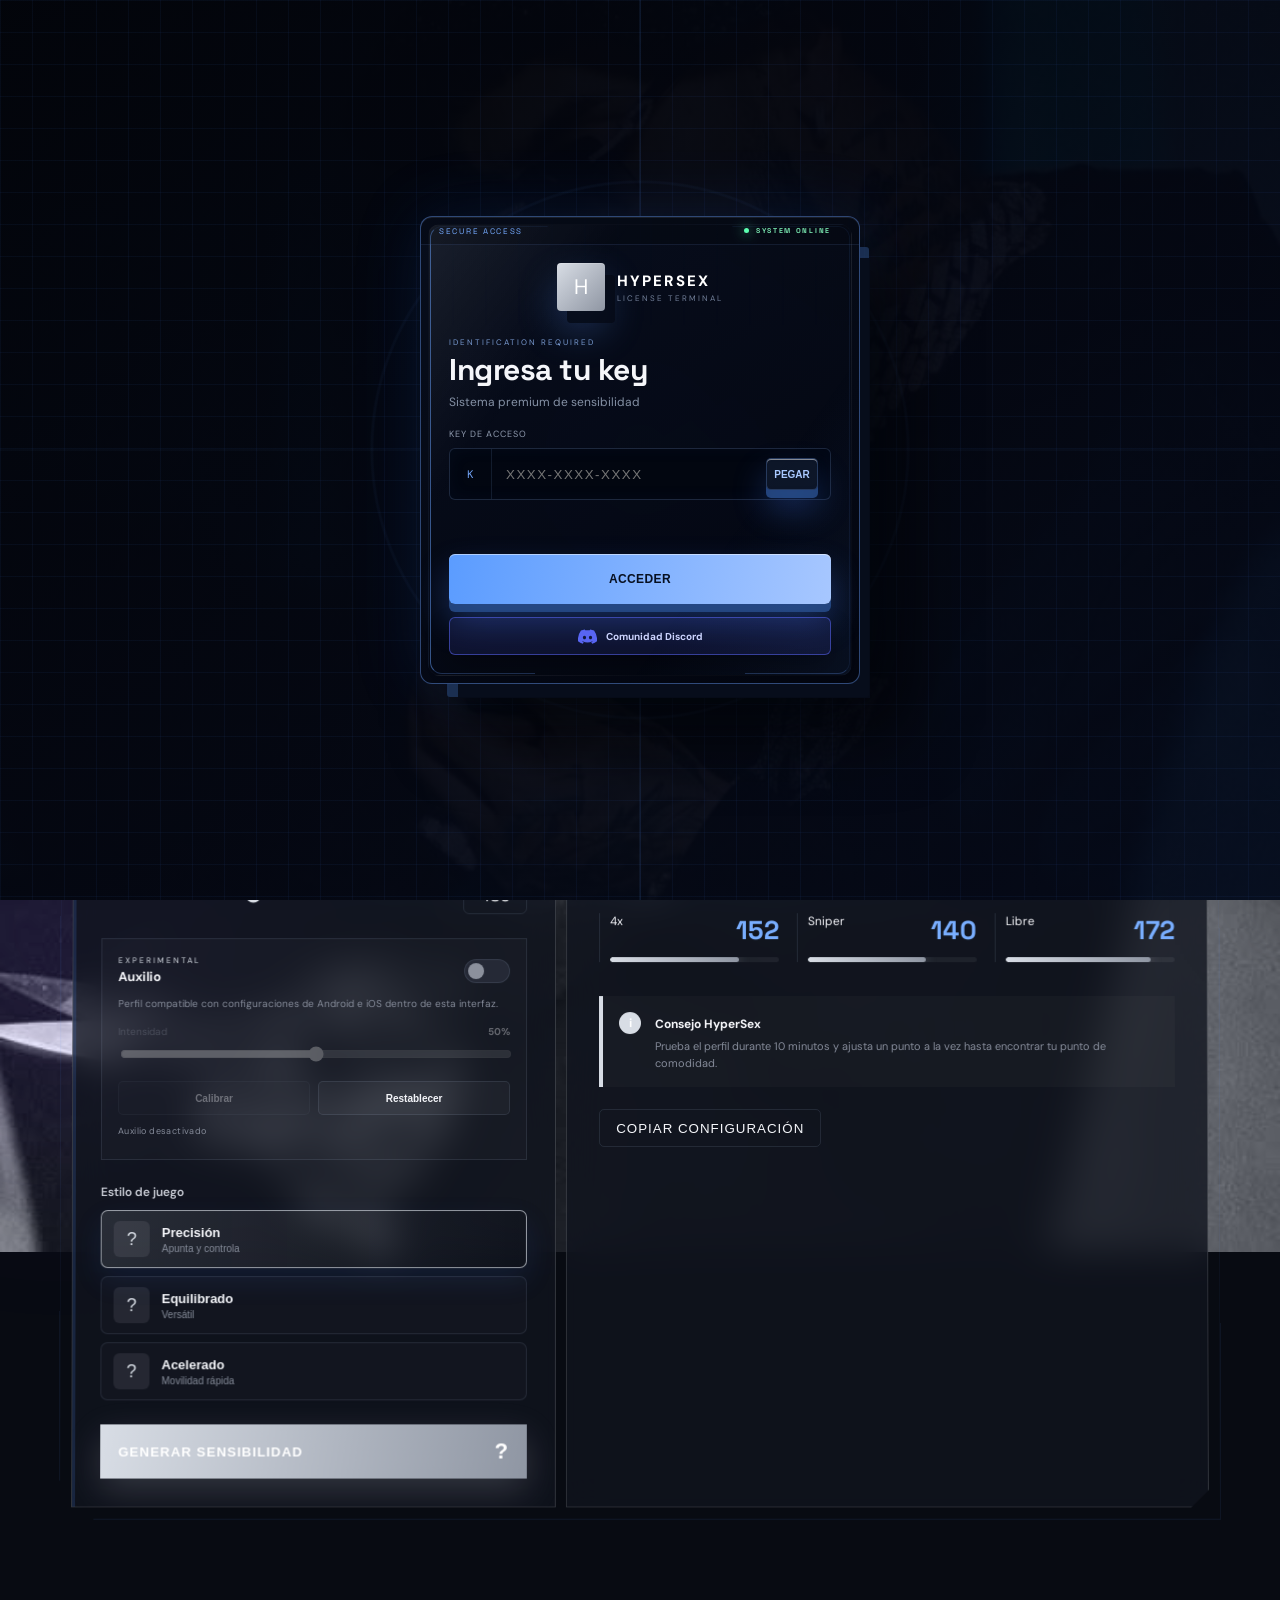
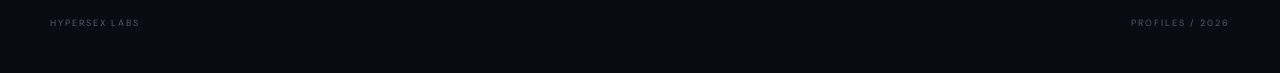
==== commit 948427cb: "Persist visible licenses and repair Spanish text" ====
--- a/index.html
+++ b/index.html
@@ -36,7 +36,7 @@
       <label>KEY DE ACCESO<div class="login-key-field"><span>K</span><input id="keyauthKey" autocomplete="off" spellcheck="false" required placeholder="XXXX-XXXX-XXXX"><button id="pasteKey" class="paste-key" type="button">Pegar</button></div></label>
       <div class="keyauth-status" id="keyauthStatus" role="status"></div>
       <div class="keyauth-time" id="keyauthTime" hidden></div>
-      <button type="submit">Iniciar sesión <b>→</b></button>
+      <button type="submit">Iniciar sesión <b>?</b></button>
       <a class="login-discord" href="https://discord.gg/hypersystem" target="_blank" rel="noopener noreferrer" aria-label="Abrir Discord">
         <svg viewBox="0 0 24 24" aria-hidden="true"><path fill="currentColor" d="M20.3 4.4A19.8 19.8 0 0 0 15.4 3l-.6 1.2a18.3 18.3 0 0 0-5.6 0L8.6 3a19.8 19.8 0 0 0-4.9 1.4A20.1 20.1 0 0 0 0 18.1a19.9 19.9 0 0 0 6 3l1.3-1.8a12 12 0 0 1-2-.9l.5-.4a14.1 14.1 0 0 0 12.4 0l.5.4c-.6.3-1.3.6-2 .9l1.3 1.8a19.9 19.9 0 0 0 6-3 20.1 20.1 0 0 0-3.7-13.7ZM8.2 15.6c-1.1 0-2-1-2-2.3s.9-2.3 2-2.3 2 1 2 2.3-.9 2.3-2 2.3Zm7.6 0c-1.1 0-2-1-2-2.3s.9-2.3 2-2.3 2 1 2 2.3-.9 2.3-2 2.3Z"/></svg>
         Comunidad Discord
@@ -105,16 +105,16 @@
         <small>JUEGO INSTALADO</small>
         <strong>Abrir Free Fire en <b id="launchPlatform">Android</b></strong>
       </span>
-      <span class="launch-arrow">→</span>
+      <span class="launch-arrow">?</span>
     </button>
     <div class="emulator-actions" hidden>
       <a class="emulator-button emulator-install" id="installBluestacks" href="https://www.bluestacks.com/download.html" target="_blank" rel="noopener noreferrer">
-        <span class="emulator-icon">↓</span>
+        <span class="emulator-icon">?</span>
         <span class="launch-copy">
           <small>DESCARGAR</small>
           <strong>Instalar BlueStacks</strong>
         </span>
-        <span class="launch-arrow">↗</span>
+        <span class="launch-arrow">?</span>
       </a>
     </div>
     <div class="emulator-status" id="emulatorStatus" role="status"></div>
@@ -124,7 +124,7 @@
         <small>PERFIL iOS</small>
         <strong>Instalar Hyper Auxilio</strong>
       </span>
-      <span class="launch-arrow">↓</span>
+      <span class="launch-arrow">?</span>
     </button>
     <div class="dns-status" id="dnsStatus" role="status"></div>
 
@@ -173,15 +173,15 @@
           <label>Estilo de juego</label>
           <div class="style-grid">
             <button class="style-card selected" data-style="precision" type="button">
-              <span class="style-icon">◎</span>
+              <span class="style-icon">?</span>
               <span><strong>Precisión</strong><small>Apunta y controla</small></span>
             </button>
             <button class="style-card" data-style="balanced" type="button">
-              <span class="style-icon">◉</span>
+              <span class="style-icon">?</span>
               <span><strong>Equilibrado</strong><small>Versátil</small></span>
             </button>
             <button class="style-card" data-style="aggressive" type="button">
-              <span class="style-icon">↗</span>
+              <span class="style-icon">?</span>
               <span><strong>Acelerado</strong><small>Movilidad rápida</small></span>
             </button>
           </div>
@@ -189,7 +189,7 @@
 
         <button class="generate-button" id="generate" type="button">
           <span>Generar sensibilidad</span>
-          <span class="arrow">→</span>
+          <span class="arrow">?</span>
         </button>
       </aside>
 
@@ -340,14 +340,14 @@
         <option value="strong">Fuertes</option>
       </select></label>
       <label>Animaciones<select id="adminAnimation">
-        <option value="none">Sin animaciÃ³n</option>
+        <option value="none">Sin animación</option>
         <option value="smooth" selected>Suave</option>
-        <option value="energetic">EnÃ©rgica</option>
-      </select></label>
-      <label>DecoraciÃ³n<select id="adminDecoration">
+        <option value="energetic">Enérgica</option>
+      </select></label>
+      <label>Decoración<select id="adminDecoration">
         <option value="grid">Rejilla</option>
         <option value="dots">Puntos</option>
-        <option value="lines">LÃ­neas</option>
+        <option value="lines">Líneas</option>
         <option value="none">Ninguna</option>
       </select></label>
       <label class="admin-switch-row">Vista previa en vivo<input id="livePreview" type="checkbox" checked></label>
--- a/styles.css
+++ b/styles.css
@@ -113,6 +113,23 @@
     linear-gradient(120deg, rgba(2, 4, 12, .96), rgba(4, 12, 38, .82)),
     url("IMG_5697.jpg") center / cover fixed no-repeat;
   backdrop-filter: blur(14px) saturate(1.15);
+}
+
+.keyauth-lock::after {
+  content: "";
+  position: absolute;
+  width: min(620px, 85vw);
+  aspect-ratio: 1;
+  border-radius: 50%;
+  background: radial-gradient(circle, rgba(83,145,255,.16), rgba(83,145,255,.05) 38%, transparent 68%);
+  filter: blur(18px);
+  pointer-events: none;
+  animation: login-light-breathe 5s ease-in-out infinite alternate;
+}
+
+@keyframes login-light-breathe {
+  from { transform: scale(.82); opacity: .55; }
+  to { transform: scale(1.12); opacity: 1; }
 }
 
 .keyauth-lock.hidden { display: none; }
@@ -222,8 +239,9 @@
   z-index: 1;
   border: 1px solid rgba(118, 170, 255, .28);
   border-radius: 18px;
+  overflow: hidden;
   background: linear-gradient(145deg, rgba(10, 16, 32, .94), rgba(5, 8, 18, .82));
-  animation: login-card-arrival .7s cubic-bezier(.2,.75,.2,1) both;
+  animation: login-card-arrival .7s cubic-bezier(.2,.75,.2,1) both, login-card-glow 4s ease-in-out infinite;
   box-shadow:
     0 30px 100px rgba(0,0,0,.72),
     inset 0 1px rgba(255,255,255,.06),
@@ -234,6 +252,11 @@
 @keyframes login-card-arrival {
   from { opacity: 0; transform: translateY(18px) scale(.98); }
   to { opacity: 1; transform: translateY(0) scale(1); }
+}
+
+@keyframes login-card-glow {
+  0%, 100% { box-shadow: 24px 28px 0 -14px rgba(7,12,25,.96), 18px 22px 0 -9px rgba(35,62,105,.72), 42px 48px 70px rgba(0,0,0,.72), 0 0 45px rgba(42,103,224,.12), inset 0 1px rgba(255,255,255,.10); }
+  50% { box-shadow: 24px 28px 0 -14px rgba(7,12,25,.96), 18px 22px 0 -9px rgba(35,62,105,.72), 42px 48px 70px rgba(0,0,0,.72), 0 0 85px rgba(42,103,224,.28), inset 0 1px rgba(255,255,255,.14); }
 }
 
 .keyauth-card::after {
@@ -1895,7 +1918,13 @@
   font-size: 9px;
 }
 
+@media (prefers-reduced-motion: reduce) {
+  .keyauth-lock::after,
+  .keyauth-card { animation: none; }
+}
+
 @media (max-width: 560px) {
+  .keyauth-lock::after { width: 105vw; filter: blur(12px); }
   .welcome-player { top: 14px; left: 14px; width: calc(100vw - 28px); }
   .profile-countdown-slot { width:100%; margin-top:8px; }
   .profile-countdown-slot .license-countdown:not([hidden]) { width:100%; justify-content:center; }
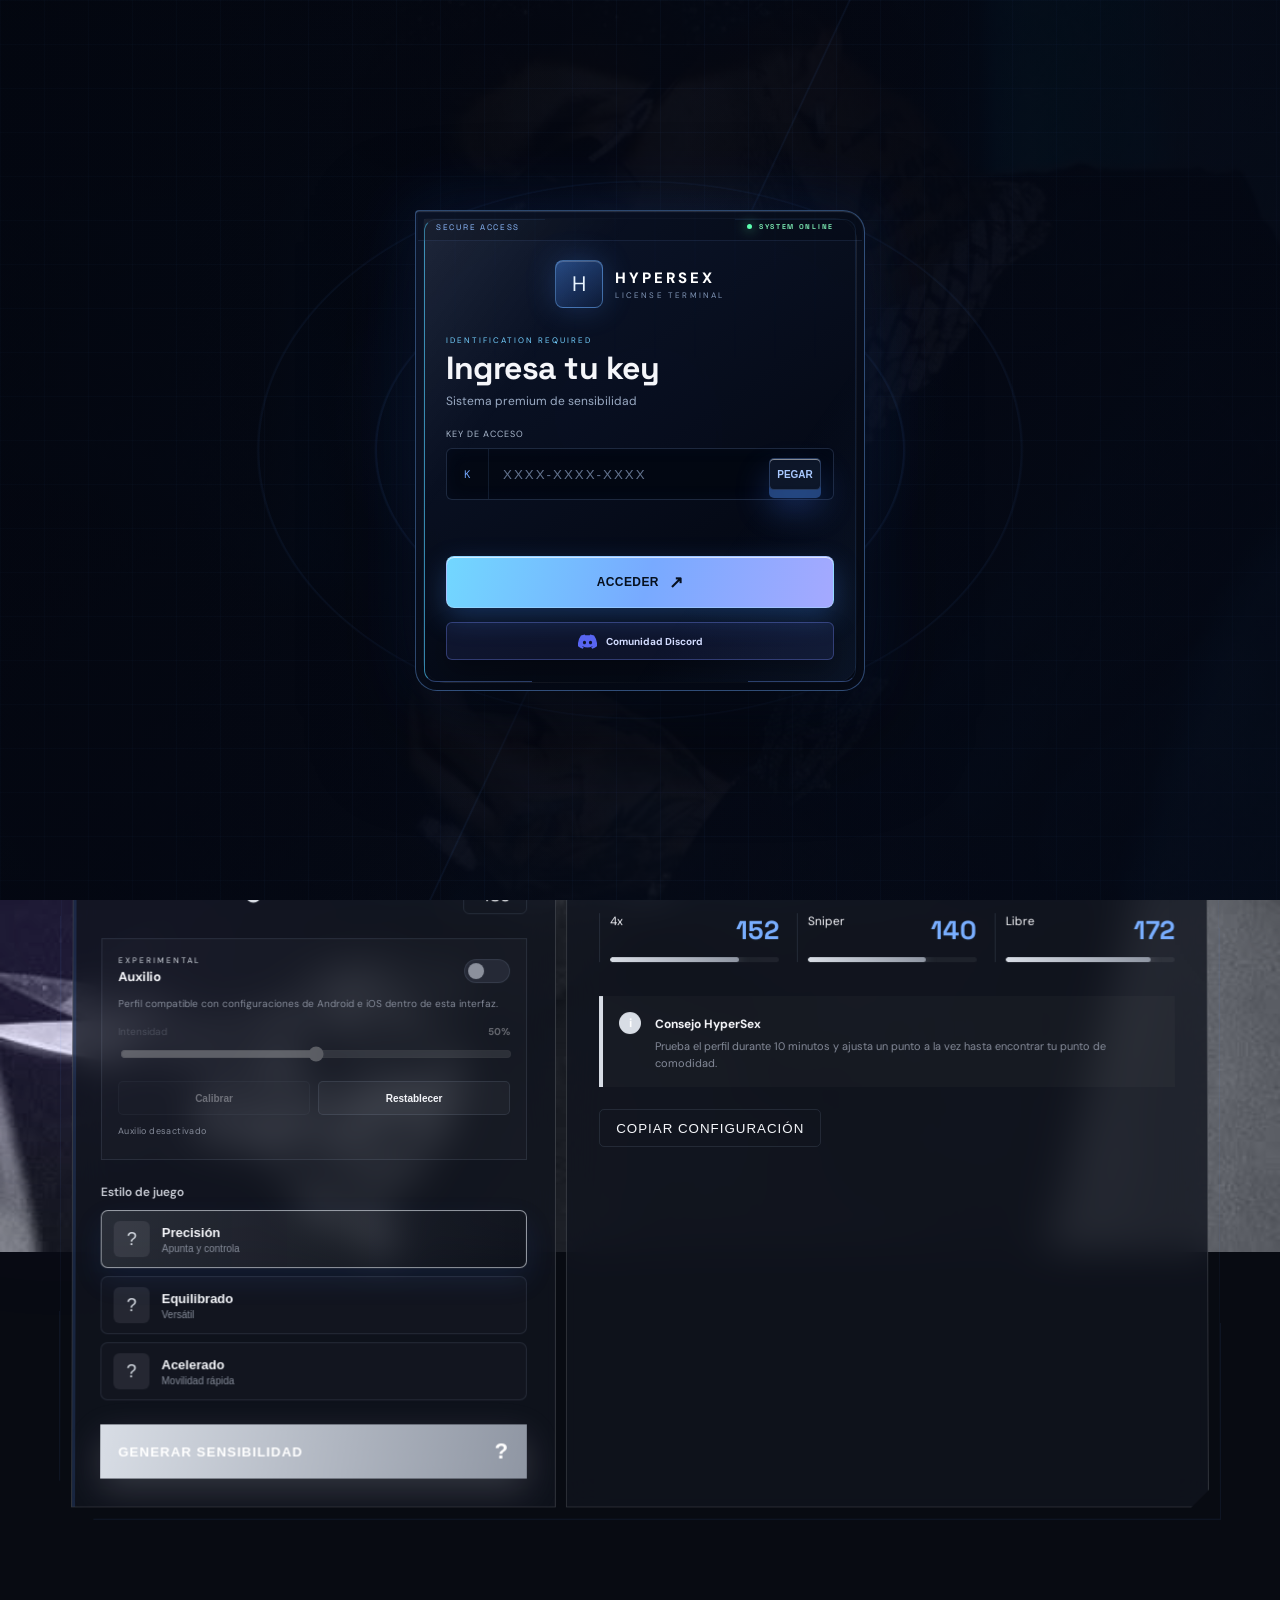
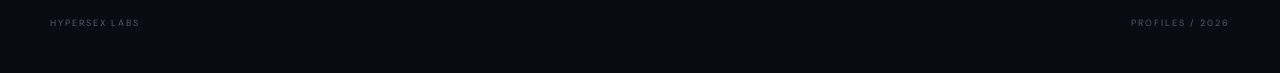
==== commit 4cae4c31: "Refresh futuristic login interfaces Co-authored-by: Copilot <223556219+Copilot@users.noreply.github." ====
--- a/index.html
+++ b/index.html
@@ -5,7 +5,7 @@
   <meta name="viewport" content="width=device-width, initial-scale=1.0, maximum-scale=1.0, minimum-scale=1.0, user-scalable=no, viewport-fit=cover">
   <meta name="theme-color" content="#080b12">
   <title>HyperSex | Generador de Sensibilidad</title>
-  <link rel="stylesheet" href="styles.css?v=13">
+  <link rel="stylesheet" href="styles.css?v=16">
 </head>
 <body data-device="android">
   <div class="ambient ambient-one"></div>
@@ -458,6 +458,6 @@
     </div>
   </aside>
 
-  <script src="script.js?v=13"></script>
+  <script src="script.js?v=15"></script>
 </body>
 </html>
--- a/styles.css
+++ b/styles.css
@@ -24,11 +24,12 @@
   top: 14px;
   left: 14px;
   z-index: 1200;
-  display: flex;
+  display: grid;
+  grid-template-columns: 36px minmax(0, 1fr) 26px 26px;
   align-items: center;
-  gap: 10px;
-  width: min(340px, calc(100vw - 28px));
-  height: 58px;
+  gap: 6px;
+  width: min(224px, calc(100vw - 28px));
+  height: auto;
   padding: 7px 8px;
   border: 1px solid rgba(118, 169, 255, .24);
   border-radius: 8px;
@@ -49,9 +50,9 @@
 .welcome-player-cover {
   display: grid;
   place-items: center;
-  flex: 0 0 42px;
-  width: 42px;
-  height: 42px;
+  flex: 0 0 36px;
+  width: 36px;
+  height: 36px;
   object-fit: cover;
   border-radius: 5px;
   background: linear-gradient(135deg, #58a6ff, #1d4f8f);
@@ -78,9 +79,9 @@
 .welcome-player-info span { color: var(--muted); font-size: 11px; }
 
 .welcome-player button {
-  width: 32px;
-  height: 32px;
-  flex: 0 0 32px;
+  width: 26px;
+  height: 26px;
+  flex: 0 0 26px;
   border: 0;
   border-radius: 50%;
   background: transparent;
@@ -91,7 +92,6 @@
 
 .welcome-player-toggle { border: 1px solid rgba(118, 169, 255, .3) !important; background: rgba(118, 169, 255, .08) !important; }
 .welcome-player-close { color: #91afd3 !important; }
-
 html {
   width: 100%;
   min-height: 100%;
@@ -1848,6 +1848,174 @@
   .custom-section { grid-template-columns:1fr; }
 }
 
+/* FUTURISTIC LICENSE ACCESS */
+.keyauth-lock {
+  overflow-y: auto;
+  background:
+    radial-gradient(ellipse at 50% 46%, rgba(35, 91, 190, .26), transparent 34%),
+    linear-gradient(90deg, rgba(80, 145, 255, .035) 1px, transparent 1px),
+    linear-gradient(rgba(80, 145, 255, .035) 1px, transparent 1px),
+    linear-gradient(135deg, rgba(3, 6, 15, .96), rgba(4, 10, 25, .94)),
+    url("IMG_5697.jpg") center / cover fixed no-repeat;
+  background-size: auto, 44px 44px, 44px 44px, auto, cover;
+}
+
+.keyauth-lock::before {
+  background:
+    radial-gradient(ellipse at 50% 50%, transparent 0 29%, rgba(79, 146, 255, .09) 29.1% 29.2%, transparent 29.4%),
+    radial-gradient(ellipse at 50% 50%, transparent 0 42%, rgba(79, 146, 255, .055) 42.1% 42.2%, transparent 42.4%),
+    linear-gradient(115deg, transparent 0 49.9%, rgba(79, 146, 255, .08) 50%, transparent 50.1%),
+    linear-gradient(90deg, rgba(2, 6, 16, .45), transparent 50%, rgba(2, 6, 16, .45));
+}
+
+.keyauth-lock::after { opacity: .8; }
+
+.keyauth-lock .keyauth-card {
+  width: min(450px, calc(100vw - 32px));
+  gap: 19px;
+  padding: 30px;
+  border: 1px solid rgba(112, 173, 255, .38);
+  border-radius: 4px 22px 22px;
+  background:
+    linear-gradient(145deg, rgba(13, 23, 45, .97), rgba(5, 10, 22, .97) 68%),
+    #070c18;
+  box-shadow:
+    0 32px 100px rgba(0, 0, 0, .72),
+    0 0 70px rgba(45, 114, 255, .19),
+    inset 0 1px rgba(255, 255, 255, .11);
+  transform: none;
+}
+
+.keyauth-card::after {
+  background: linear-gradient(118deg, rgba(117, 184, 255, .5), transparent 30%, transparent 68%, rgba(117, 111, 255, .22));
+}
+
+.login-frame {
+  inset: 8px;
+  border-color: rgba(111, 173, 255, .12);
+  border-left-color: rgba(81, 206, 255, .64);
+  border-bottom-color: rgba(112, 157, 255, .38);
+  border-radius: 3px 16px 16px;
+}
+
+.login-grid-lines {
+  opacity: .3;
+  background: repeating-linear-gradient(90deg, transparent 0 38px, rgba(105, 161, 255, .1) 39px, transparent 40px);
+}
+
+.login-hud {
+  color: #8dbbff;
+  border-bottom-color: rgba(123, 164, 255, .17);
+  background: linear-gradient(90deg, rgba(74, 134, 255, .1), transparent);
+}
+
+.login-brand .brand-mark {
+  border: 1px solid rgba(113, 180, 255, .45);
+  border-radius: 8px;
+  color: #e8f4ff;
+  background: linear-gradient(145deg, rgba(75, 145, 255, .42), rgba(30, 66, 133, .2));
+  box-shadow: 0 0 30px rgba(75, 145, 255, .24), inset 0 1px rgba(255, 255, 255, .18);
+}
+
+.login-brand div small { letter-spacing: 2.8px; }
+.login-brand div span { color: #8297b8; letter-spacing: 2.2px; }
+.login-title > small { color: #73cfff; }
+.keyauth-card h2 { font-size: clamp(26px, 7vw, 32px); }
+.keyauth-subtitle { color: #9aaac3; }
+.keyauth-card label { color: #aab8cd; }
+
+.login-key-field {
+  border-color: rgba(119, 169, 235, .3);
+  border-radius: 8px;
+  background: rgba(2, 7, 17, .78);
+  transition: border-color .2s ease, box-shadow .2s ease, background .2s ease;
+}
+
+.login-key-field:focus-within {
+  border-color: rgba(91, 193, 255, .82);
+  background: rgba(4, 12, 27, .96);
+  box-shadow: 0 0 0 3px rgba(67, 151, 255, .12), 0 0 26px rgba(67, 151, 255, .14);
+}
+
+.login-key-field span { color: #73d5ff; }
+.login-key-field input { color: #f0f6ff; letter-spacing: 2px; }
+.login-key-field input::placeholder { color: #62728e; }
+
+.login-key-field .paste-key {
+  border-color: rgba(112, 179, 255, .28) !important;
+  border-radius: 6px;
+  background: rgba(72, 131, 224, .15) !important;
+}
+
+.login-key-field .paste-key:hover,
+.login-key-field .paste-key:focus-visible {
+  border-color: rgba(112, 205, 255, .72) !important;
+  background: rgba(72, 151, 255, .25) !important;
+}
+
+.keyauth-card > button[type="submit"] {
+  position: relative;
+  min-height: 52px;
+  border: 1px solid rgba(172, 216, 255, .52);
+  border-radius: 8px;
+  color: #06101f;
+  background: linear-gradient(105deg, #72d7ff, #78aaff 52%, #a5a9ff);
+  box-shadow: 0 10px 28px rgba(69, 145, 255, .28), inset 0 1px rgba(255, 255, 255, .65);
+  transition: filter .2s ease, box-shadow .2s ease, transform .2s ease;
+}
+
+.keyauth-card > button[type="submit"] b { display: none; }
+.keyauth-card > button[type="submit"]::after { content: "↗"; font-size: 17px; }
+.keyauth-card > button[type="submit"]:hover {
+  filter: brightness(1.09);
+  box-shadow: 0 12px 34px rgba(69, 145, 255, .4), inset 0 1px rgba(255, 255, 255, .75);
+}
+.keyauth-card > button[type="submit"]:focus-visible,
+.login-discord:focus-visible,
+.login-key-field .paste-key:focus-visible {
+  outline: 2px solid #8ce3ff;
+  outline-offset: 3px;
+}
+
+.login-discord {
+  border-color: rgba(121, 139, 255, .32);
+  border-radius: 8px;
+  color: #d3dcff;
+  background: rgba(82, 98, 200, .12);
+}
+
+.login-discord:hover {
+  border-color: rgba(145, 160, 255, .58);
+  background: rgba(82, 98, 200, .2);
+}
+
+.keyauth-status:not(:empty) {
+  padding: 9px 11px;
+  border: 1px solid rgba(255, 120, 159, .25);
+  border-radius: 7px;
+  background: rgba(255, 58, 102, .07);
+}
+
+@media (max-width: 560px) {
+  .keyauth-lock { padding: 14px; }
+  .keyauth-lock .keyauth-card {
+    width: min(400px, calc(100vw - 28px));
+    gap: 16px;
+    padding: 25px 20px 21px;
+  }
+  .login-hud { margin: -25px -20px 0; padding-inline: 20px 14px; }
+  .login-frame { inset: 7px; }
+  .login-brand .brand-mark { width: 44px; height: 44px; }
+}
+
+@media (prefers-reduced-motion: reduce) {
+  .keyauth-lock::after,
+  .login-hud i,
+  .keyauth-card { animation: none; }
+  .keyauth-lock .keyauth-card,
+  .keyauth-card > button[type="submit"] { transition: none; }
+}
+
 /* DEFINITIVE PROFESSIONAL LOGIN */
 .keyauth-lock .keyauth-card {
   width: min(440px, calc(100vw - 32px));
@@ -1925,7 +2093,7 @@
 
 @media (max-width: 560px) {
   .keyauth-lock::after { width: 105vw; filter: blur(12px); }
-  .welcome-player { top: 14px; left: 14px; width: calc(100vw - 28px); }
+  .welcome-player { top: 14px; left: 14px; width: min(224px, calc(100vw - 28px)); }
   .profile-countdown-slot { width:100%; margin-top:8px; }
   .profile-countdown-slot .license-countdown:not([hidden]) { width:100%; justify-content:center; }
   .license-countdown:not([hidden]) {
@@ -1940,3 +2108,29 @@
   .login-hud { margin: -24px -20px 0; padding-inline: 20px 14px; }
   .keyauth-card h2 { font-size: 26px; }
 }
+
+.keyauth-lock .keyauth-card {
+  width: min(450px, calc(100vw - 32px));
+  gap: 19px;
+  padding: 30px;
+  border: 1px solid rgba(112, 173, 255, .38);
+  border-radius: 4px 22px 22px;
+  background: linear-gradient(145deg, rgba(13, 23, 45, .97), rgba(5, 10, 22, .97) 68%);
+  box-shadow: 0 32px 100px rgba(0, 0, 0, .72), 0 0 70px rgba(45, 114, 255, .19), inset 0 1px rgba(255, 255, 255, .11);
+  transform: none;
+}
+
+.login-brand div small { letter-spacing: 2.8px; }
+.login-brand div span { color: #8297b8; letter-spacing: 2.2px; }
+.login-title > small { color: #73cfff; }
+.keyauth-card h2 { font-size: clamp(26px, 7vw, 32px); }
+.keyauth-subtitle { color: #9aaac3; }
+.keyauth-card label { color: #aab8cd; }
+
+@media (max-width: 560px) {
+  .keyauth-lock .keyauth-card {
+    width: min(400px, calc(100vw - 28px));
+    gap: 16px;
+    padding: 25px 20px 21px;
+  }
+}
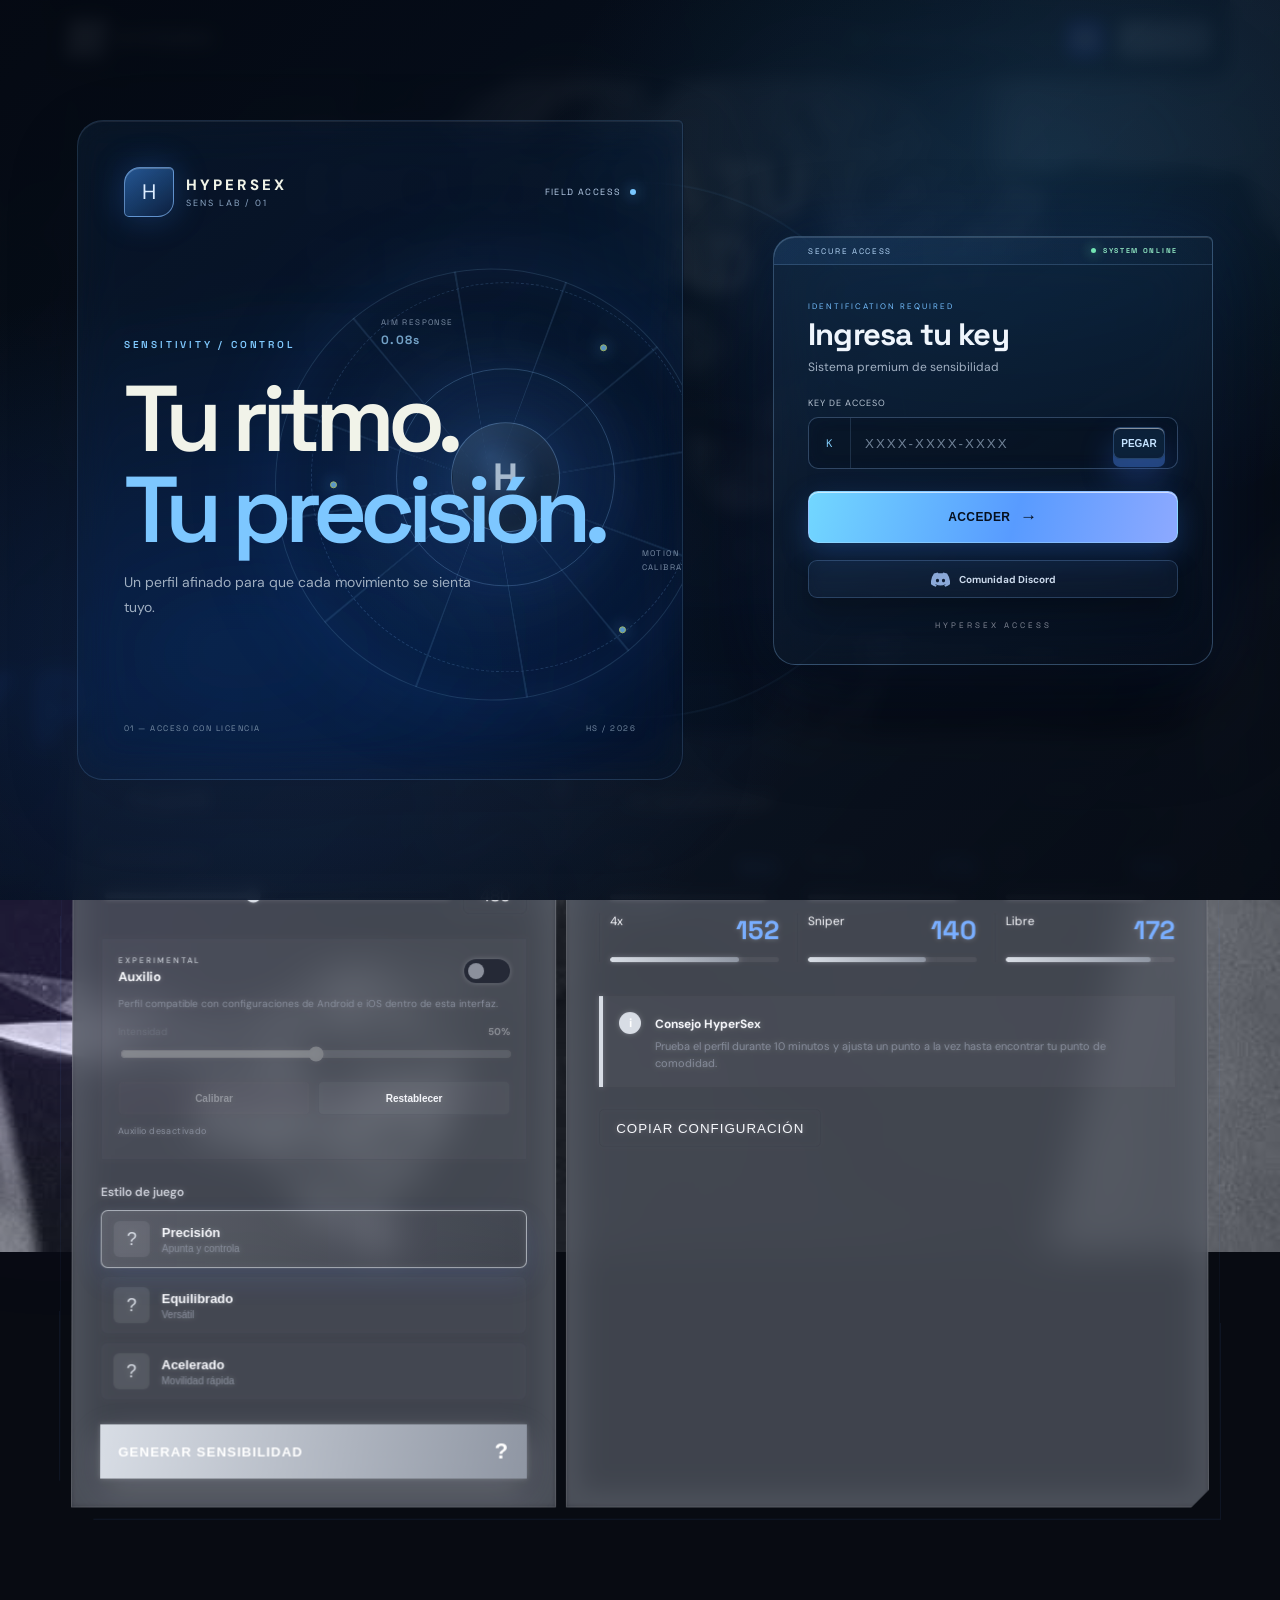
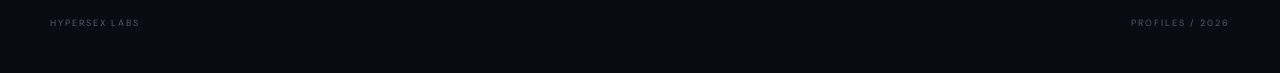
==== commit 6e0607de: "Redesign login pages with blue glass UI Co-authored-by: Copilot <223556219+Copilot@users.noreply.git" ====
--- a/index.html
+++ b/index.html
@@ -5,13 +5,38 @@
   <meta name="viewport" content="width=device-width, initial-scale=1.0, maximum-scale=1.0, minimum-scale=1.0, user-scalable=no, viewport-fit=cover">
   <meta name="theme-color" content="#080b12">
   <title>HyperSex | Generador de Sensibilidad</title>
-  <link rel="stylesheet" href="styles.css?v=16">
+  <link rel="stylesheet" href="styles.css?v=17">
 </head>
 <body data-device="android">
   <div class="ambient ambient-one"></div>
   <div class="ambient ambient-two"></div>
   <div class="keyauth-lock" id="keyauthLock">
     <div class="keyauth-neon" aria-hidden="true">HYPERSEX</div>
+    <aside class="login-showcase" aria-label="Hypersex Sens Lab">
+      <div class="showcase-top">
+        <div class="login-brand">
+          <span class="brand-mark">H</span>
+          <div><small>HYPERSEX</small><span>SENS LAB / 01</span></div>
+        </div>
+        <span class="showcase-edition">FIELD ACCESS <i></i></span>
+      </div>
+      <div class="showcase-copy">
+        <span class="showcase-kicker">SENSITIVITY / CONTROL</span>
+        <h1>Tu ritmo.<br><em>Tu precisión.</em></h1>
+        <p>Un perfil afinado para que cada movimiento se sienta tuyo.</p>
+      </div>
+      <div class="showcase-instrument" aria-hidden="true">
+        <div class="instrument-orbit instrument-orbit-outer"></div>
+        <div class="instrument-orbit instrument-orbit-inner"></div>
+        <div class="instrument-core"><span>H</span></div>
+        <span class="instrument-label instrument-label-top">AIM RESPONSE <b>0.08s</b></span>
+        <span class="instrument-label instrument-label-side">MOTION<br>CALIBRATED</span>
+        <span class="instrument-tick tick-one"></span>
+        <span class="instrument-tick tick-two"></span>
+        <span class="instrument-tick tick-three"></span>
+      </div>
+      <div class="showcase-footer"><span>01 — ACCESO CON LICENCIA</span><span>HS / 2026</span></div>
+    </aside>
     <form class="keyauth-card" id="keyauthForm">
       <div class="login-orbit" aria-hidden="true"><i></i></div>
       <div class="login-shadow-platform" aria-hidden="true"></div>
@@ -21,13 +46,6 @@
         <span>SECURE ACCESS</span>
         <strong><i></i> SYSTEM ONLINE</strong>
       </div>
-      <div class="login-brand">
-        <span class="brand-mark">H</span>
-        <div>
-          <small>HYPERSEX</small>
-          <span>LICENSE TERMINAL</span>
-        </div>
-      </div>
       <div class="login-title">
         <small>IDENTIFICATION REQUIRED</small>
         <h2>Activa tu acceso</h2>
@@ -41,6 +59,7 @@
         <svg viewBox="0 0 24 24" aria-hidden="true"><path fill="currentColor" d="M20.3 4.4A19.8 19.8 0 0 0 15.4 3l-.6 1.2a18.3 18.3 0 0 0-5.6 0L8.6 3a19.8 19.8 0 0 0-4.9 1.4A20.1 20.1 0 0 0 0 18.1a19.9 19.9 0 0 0 6 3l1.3-1.8a12 12 0 0 1-2-.9l.5-.4a14.1 14.1 0 0 0 12.4 0l.5.4c-.6.3-1.3.6-2 .9l1.3 1.8a19.9 19.9 0 0 0 6-3 20.1 20.1 0 0 0-3.7-13.7ZM8.2 15.6c-1.1 0-2-1-2-2.3s.9-2.3 2-2.3 2 1 2 2.3-.9 2.3-2 2.3Zm7.6 0c-1.1 0-2-1-2-2.3s.9-2.3 2-2.3 2 1 2 2.3-.9 2.3-2 2.3Z"/></svg>
         Comunidad Discord
       </a>
+      <small class="login-caption">HYPERSEX ACCESS</small>
     </form>
   </div>
 
--- a/styles.css
+++ b/styles.css
@@ -2134,3 +2134,394 @@
     padding: 25px 20px 21px;
   }
 }
+
+.keyauth-lock {
+  display: grid;
+  grid-template-columns: minmax(0, 1.1fr) minmax(380px, .78fr);
+  align-items: center;
+  justify-content: center;
+  gap: clamp(32px, 7vw, 110px);
+  padding: clamp(28px, 6vw, 96px);
+  overflow-x: hidden;
+  overflow-y: auto;
+  background:
+    radial-gradient(ellipse at 22% 55%, rgba(119, 147, 38, .13), transparent 38%),
+    radial-gradient(ellipse at 82% 12%, rgba(41, 101, 111, .14), transparent 33%),
+    linear-gradient(135deg, #090d0c, #111714 52%, #080c0e);
+  backdrop-filter: none;
+}
+
+.keyauth-lock::before {
+  background:
+    linear-gradient(90deg, transparent calc(50% - .5px), rgba(208, 245, 103, .12) 50%, transparent calc(50% + .5px)),
+    linear-gradient(transparent calc(50% - .5px), rgba(208, 245, 103, .08) 50%, transparent calc(50% + .5px)),
+    radial-gradient(circle at 50% 50%, transparent 0 34%, rgba(208, 245, 103, .055) 34.1% 34.2%, transparent 34.4%);
+  opacity: .7;
+}
+
+.keyauth-lock::after,
+.keyauth-neon,
+.login-orbit,
+.login-shadow-platform,
+.login-frame,
+.login-grid-lines { display: none; }
+
+.login-showcase {
+  position: relative;
+  isolation: isolate;
+  display: grid;
+  grid-template-rows: auto 1fr auto;
+  width: min(630px, 100%);
+  min-height: min(660px, calc(100dvh - 64px));
+  justify-self: end;
+  padding: 20px 0;
+  overflow: hidden;
+}
+
+.login-showcase::before {
+  position: absolute;
+  top: 50%;
+  right: -10%;
+  z-index: -1;
+  width: min(39vw, 510px);
+  aspect-ratio: 1;
+  border: 1px solid rgba(204, 235, 105, .11);
+  border-radius: 50%;
+  background:
+    radial-gradient(circle, rgba(197, 230, 82, .09), transparent 64%),
+    repeating-conic-gradient(from 6deg, transparent 0deg 14deg, rgba(208, 245, 103, .07) 14.2deg 14.5deg, transparent 14.8deg 30deg);
+  box-shadow: 0 0 100px rgba(180, 214, 67, .08), inset 0 0 80px rgba(180, 214, 67, .05);
+  content: "";
+  transform: translateY(-42%);
+}
+
+.login-showcase::after {
+  position: absolute;
+  right: 12%;
+  bottom: 10%;
+  z-index: -1;
+  width: 43%;
+  height: 1px;
+  background: linear-gradient(90deg, transparent, rgba(210, 242, 120, .5), transparent);
+  box-shadow: 0 0 28px rgba(210, 242, 120, .35);
+  content: "";
+}
+
+.showcase-top,
+.showcase-footer {
+  display: flex;
+  align-items: center;
+  justify-content: space-between;
+  gap: 16px;
+}
+
+.showcase-top .login-brand { justify-content: flex-start; }
+.showcase-top .login-brand .brand-mark {
+  width: 50px;
+  height: 50px;
+  border: 1px solid rgba(218, 243, 145, .5);
+  border-radius: 16px 5px 16px 5px;
+  color: #e1f3a5;
+  background: linear-gradient(145deg, rgba(183, 212, 73, .22), rgba(41, 58, 28, .2));
+  box-shadow: 0 0 30px rgba(186, 218, 80, .12), inset 0 1px rgba(255,255,255,.15);
+}
+
+.showcase-top .login-brand div small { color: #f0f3e7; font-size: 15px; letter-spacing: 3px; }
+.showcase-top .login-brand div span { color: #a4b586; font-size: 9px; letter-spacing: 2px; }
+.showcase-edition { display: inline-flex; align-items: center; gap: 9px; color: #b2c291; font: 9px "Space Grotesk", sans-serif; letter-spacing: 1.4px; }
+.showcase-edition i { width: 6px; height: 6px; border-radius: 50%; background: #d3f36b; box-shadow: 0 0 14px #c7ed5b; }
+
+.showcase-copy {
+  position: relative;
+  z-index: 1;
+  align-self: center;
+  padding: 40px 0 28px;
+}
+
+.showcase-kicker { color: #cbec68; font: 600 10px "Space Grotesk", sans-serif; letter-spacing: 2.8px; }
+.showcase-copy h1 { margin: 20px 0 14px; color: #f1f3e9; font: 600 clamp(54px, 7.3vw, 96px)/.98 "Space Grotesk", sans-serif; letter-spacing: -.075em; }
+.showcase-copy h1 em { color: #d6ef79; font-style: normal; }
+.showcase-copy p { max-width: 350px; margin: 0; color: #9da69a; font-size: 14px; line-height: 1.8; }
+
+.showcase-instrument {
+  position: absolute;
+  top: 50%;
+  right: -3%;
+  z-index: 0;
+  width: min(32vw, 390px);
+  aspect-ratio: 1;
+  border-radius: 50%;
+  opacity: .72;
+  pointer-events: none;
+  transform: translateY(-43%);
+}
+
+.instrument-orbit { position: absolute; inset: 9%; border: 1px solid rgba(216, 240, 145, .22); border-radius: 50%; }
+.instrument-orbit-outer { inset: 0; border-style: dashed; border-color: rgba(216, 240, 145, .18); animation: sens-orbit 36s linear infinite; }
+.instrument-orbit-inner { inset: 22%; border-color: rgba(216, 240, 145, .32); box-shadow: 0 0 44px rgba(195, 223, 94, .08), inset 0 0 44px rgba(195, 223, 94, .06); }
+.instrument-core { position: absolute; inset: 36%; display: grid; place-items: center; border: 1px solid rgba(216, 240, 145, .5); border-radius: 50%; background: radial-gradient(circle at 35% 30%, #53623b, #192019 72%); box-shadow: 0 0 70px rgba(198, 227, 98, .18), inset 0 0 25px rgba(216, 240, 145, .16); }
+.instrument-core span { color: #e8f4c6; font: 700 38px "Space Grotesk", sans-serif; text-shadow: 0 0 22px rgba(216, 240, 145, .5); }
+.instrument-label { position: absolute; color: #a9b592; font: 8px "Space Grotesk", sans-serif; letter-spacing: 1.4px; }
+.instrument-label b { display: block; margin-top: 5px; color: #e0f39e; font-size: 12px; }
+.instrument-label-top { top: 9%; left: 18%; }
+.instrument-label-side { right: 0; bottom: 25%; line-height: 1.8; }
+.instrument-tick { position: absolute; width: 7px; height: 7px; border: 1px solid #d6ef79; border-radius: 50%; background: #d6ef79; box-shadow: 0 0 15px #d6ef79; }
+.tick-one { top: 16%; right: 24%; }
+.tick-two { top: 51%; left: 5%; }
+.tick-three { right: 19%; bottom: 10%; }
+.showcase-footer { color: #697566; font: 8px "Space Grotesk", sans-serif; letter-spacing: 1.5px; }
+
+@keyframes sens-orbit { to { transform: rotate(360deg); } }
+
+.keyauth-lock .keyauth-card {
+  width: min(440px, calc(100vw - 32px));
+  justify-self: start;
+  gap: 22px;
+  padding: 34px;
+  border: 1px solid rgba(207, 228, 172, .15);
+  border-radius: 22px 6px 22px 22px;
+  background: linear-gradient(150deg, rgba(27, 35, 29, .96), rgba(14, 19, 17, .98));
+  box-shadow: 0 36px 100px rgba(0, 0, 0, .56), 0 0 80px rgba(155, 194, 66, .08), inset 0 1px rgba(255, 255, 255, .08);
+  transform-style: flat;
+}
+
+.keyauth-card::before { display: none; }
+.keyauth-card::after { background: linear-gradient(120deg, rgba(216, 240, 145, .3), transparent 34%, transparent 68%, rgba(121, 186, 158, .12)); }
+.keyauth-card > *:not(.login-frame):not(.login-grid-lines) { transform: none; }
+.keyauth-card input, .keyauth-card button, .login-discord { transform: none; }
+.keyauth-card .login-hud { margin: -34px -34px 0; padding: 0 34px; color: #c1d58a; border-bottom-color: rgba(207, 228, 172, .12); background: rgba(201, 230, 118, .035); }
+.login-hud strong { color: #bde879; }
+.login-hud strong i { background: #c8ed69; box-shadow: 0 0 12px #c8ed69; }
+.login-title > small { color: #b5d65d; }
+.keyauth-card h2 { color: #f2f3e9; font-size: 31px; letter-spacing: -.8px; }
+.keyauth-subtitle { color: #a2aa9c; }
+.keyauth-card label { color: #b7c0ae; }
+.login-key-field { border-color: rgba(191, 212, 150, .2); border-radius: 10px; background: rgba(5, 10, 8, .66); }
+.login-key-field:focus-within { border-color: rgba(214, 239, 121, .76); background: rgba(9, 15, 11, .96); box-shadow: 0 0 0 3px rgba(191, 224, 89, .1), 0 0 25px rgba(191, 224, 89, .12); }
+.login-key-field span { color: #d1ec79; border-right-color: rgba(191, 212, 150, .16); }
+.login-key-field input { color: #f0f3e7; letter-spacing: 2px; }
+.login-key-field input::placeholder { color: #6f7a68; }
+.login-key-field .paste-key { border-color: rgba(202, 228, 131, .2) !important; border-radius: 7px; color: #d9e8ae; background: rgba(166, 197, 83, .1) !important; }
+.login-key-field .paste-key:hover { border-color: rgba(214, 239, 121, .62) !important; background: rgba(166, 197, 83, .2) !important; }
+.keyauth-card > button[type="submit"] { border-color: rgba(229, 248, 167, .42); border-radius: 10px; color: #151a0a; background: linear-gradient(105deg, #d6ef79, #b9d964); box-shadow: 0 10px 28px rgba(162, 193, 72, .18), inset 0 1px rgba(255, 255, 255, .6); }
+.keyauth-card > button[type="submit"]:hover { filter: brightness(1.07); box-shadow: 0 12px 32px rgba(162, 193, 72, .3), inset 0 1px rgba(255, 255, 255, .72); }
+.keyauth-card > button[type="submit"]::after { content: "→"; }
+.keyauth-card > button[type="submit"]:focus-visible, .login-discord:focus-visible, .login-key-field .paste-key:focus-visible { outline: 2px solid #d6ef79; outline-offset: 3px; }
+.login-discord { border-color: rgba(173, 197, 136, .16); border-radius: 9px; color: #c4cfb4; background: rgba(177, 206, 112, .045); }
+.login-discord svg { color: #a9b9d0; }
+.login-discord:hover { border-color: rgba(173, 197, 136, .34); background: rgba(177, 206, 112, .09); }
+.keyauth-status:empty { display: none; min-height: 0; }
+.keyauth-status:not(:empty) { padding: 10px 12px; border: 1px solid rgba(255, 120, 159, .25); border-radius: 8px; background: rgba(255, 58, 102, .07); }
+
+@media (max-width: 900px) {
+  .keyauth-lock { grid-template-columns: minmax(0, 620px); gap: 18px; align-content: start; padding: 36px 22px; }
+  .login-showcase { width: 100%; min-height: 330px; justify-self: center; padding: 10px 0; }
+  .showcase-copy { padding: 25px 0; }
+  .showcase-copy h1 { font-size: clamp(48px, 9vw, 72px); }
+  .showcase-instrument { right: 1%; width: min(42vw, 300px); }
+  .keyauth-lock .keyauth-card { width: min(520px, 100%); justify-self: center; }
+}
+
+@media (max-width: 560px) {
+  .keyauth-lock { gap: 10px; padding: 20px 16px 30px; }
+  .login-showcase { min-height: 238px; padding: 4px 0; }
+  .showcase-top .login-brand .brand-mark { width: 42px; height: 42px; }
+  .showcase-top .login-brand div small { font-size: 13px; }
+  .showcase-top .login-brand div span { font-size: 8px; }
+  .showcase-edition { gap: 6px; font-size: 7px; }
+  .showcase-copy { padding: 22px 0 18px; }
+  .showcase-kicker { font-size: 8px; letter-spacing: 2px; }
+  .showcase-copy h1 { margin: 12px 0 8px; font-size: clamp(36px, 10.5vw, 50px); }
+  .showcase-copy p { max-width: 240px; font-size: 12px; }
+  .showcase-instrument { top: 52%; right: -21%; width: 64vw; opacity: .43; }
+  .instrument-label, .showcase-footer span:last-child { display: none; }
+  .showcase-footer { font-size: 7px; }
+  .keyauth-lock .keyauth-card { gap: 17px; padding: 25px 20px 21px; }
+  .keyauth-card .login-hud { margin: -25px -20px 0; padding-inline: 20px; }
+  .keyauth-card h2 { font-size: 27px; }
+}
+
+@media (prefers-reduced-motion: reduce) {
+  .instrument-orbit-outer { animation: none; }
+}
+
+.keyauth-lock {
+  background:
+    radial-gradient(ellipse at 22% 55%, rgba(35, 91, 190, .17), transparent 38%),
+    radial-gradient(ellipse at 82% 12%, rgba(41, 101, 151, .17), transparent 33%),
+    linear-gradient(135deg, #080c12, #0b1421 52%, #080c12);
+}
+.keyauth-lock::before {
+  background:
+    linear-gradient(90deg, transparent calc(50% - .5px), rgba(103, 172, 255, .12) 50%, transparent calc(50% + .5px)),
+    linear-gradient(transparent calc(50% - .5px), rgba(103, 172, 255, .08) 50%, transparent calc(50% + .5px)),
+    radial-gradient(circle at 50% 50%, transparent 0 34%, rgba(103, 172, 255, .055) 34.1% 34.2%, transparent 34.4%);
+}
+.login-showcase::before {
+  border-color: rgba(130, 186, 255, .13);
+  background:
+    radial-gradient(circle, rgba(84, 150, 255, .11), transparent 64%),
+    repeating-conic-gradient(from 6deg, transparent 0deg 14deg, rgba(103, 172, 255, .08) 14.2deg 14.5deg, transparent 14.8deg 30deg);
+  box-shadow: 0 0 100px rgba(45, 114, 255, .09), inset 0 0 80px rgba(45, 114, 255, .06);
+}
+.login-showcase::after { background: linear-gradient(90deg, transparent, rgba(103, 190, 255, .56), transparent); box-shadow: 0 0 28px rgba(64, 158, 255, .4); }
+.showcase-top .login-brand .brand-mark {
+  border-color: rgba(137, 193, 255, .52);
+  color: #dcedff;
+  background: linear-gradient(145deg, rgba(53, 134, 255, .38), rgba(22, 56, 111, .24));
+  box-shadow: 0 0 30px rgba(53, 134, 255, .19), inset 0 1px rgba(255,255,255,.15);
+}
+.showcase-top .login-brand div span { color: #8da7c5; }
+.showcase-edition { color: #b7cde8; }
+.showcase-edition i, .instrument-tick { background: #79c7ff; box-shadow: 0 0 15px #66baff; }
+.showcase-copy h1 em { color: #7dc7ff; }
+.showcase-kicker { color: #80caff; }
+.showcase-copy p { color: #a0afc1; }
+.login-showcase::before { border-color: rgba(116, 179, 255, .13); }
+.instrument-orbit { border-color: rgba(137, 193, 255, .24); }
+.instrument-orbit-outer { border-color: rgba(137, 193, 255, .2); }
+.instrument-orbit-inner { border-color: rgba(137, 193, 255, .36); box-shadow: 0 0 44px rgba(64, 139, 255, .1), inset 0 0 44px rgba(64, 139, 255, .07); }
+.instrument-core { border-color: rgba(137, 193, 255, .5); background: radial-gradient(circle at 35% 30%, #315078, #101c2c 72%); box-shadow: 0 0 70px rgba(64, 139, 255, .2), inset 0 0 25px rgba(137, 193, 255, .16); }
+.instrument-core span { color: #e2f2ff; text-shadow: 0 0 22px rgba(137, 193, 255, .5); }
+.instrument-label { color: #a9bdd3; }
+.instrument-label b { color: #9ed7ff; }
+.showcase-footer { color: #778da5; }
+.keyauth-lock .keyauth-card {
+  border-color: rgba(131, 175, 227, .2);
+  background: linear-gradient(150deg, rgba(18, 27, 40, .97), rgba(9, 15, 24, .99));
+  box-shadow: 0 36px 100px rgba(0, 0, 0, .56), 0 0 80px rgba(45, 114, 255, .11), inset 0 1px rgba(255, 255, 255, .08);
+}
+.keyauth-card::after { background: linear-gradient(120deg, rgba(124, 184, 255, .32), transparent 34%, transparent 68%, rgba(93, 150, 241, .14)); }
+.keyauth-card .login-hud { color: #a7c7ed; border-bottom-color: rgba(131, 175, 227, .15); background: rgba(91, 156, 255, .045); }
+.login-hud strong { color: #8ee3c0; }
+.login-hud strong i { background: #73e5b3; box-shadow: 0 0 12px #73e5b3; }
+.login-title > small { color: #75bfff; }
+.keyauth-card h2 { color: #eff5fc; }
+.keyauth-subtitle { color: #a2b1c3; }
+.keyauth-card label { color: #b7c4d2; }
+.login-key-field { border-color: rgba(132, 176, 227, .24); background: rgba(4, 9, 17, .7); }
+.login-key-field:focus-within { border-color: rgba(94, 183, 255, .8); background: rgba(6, 14, 26, .96); box-shadow: 0 0 0 3px rgba(67, 151, 255, .12), 0 0 25px rgba(67, 151, 255, .15); }
+.login-key-field span { color: #85d2ff; border-right-color: rgba(132, 176, 227, .18); }
+.login-key-field input { color: #f0f6ff; }
+.login-key-field input::placeholder { color: #708298; }
+.login-key-field .paste-key { border-color: rgba(111, 174, 245, .26) !important; color: #c4e3ff; background: rgba(55, 119, 207, .14) !important; }
+.login-key-field .paste-key:hover { border-color: rgba(94, 183, 255, .65) !important; background: rgba(55, 119, 207, .24) !important; }
+.keyauth-card > button[type="submit"] { border-color: rgba(164, 217, 255, .5); color: #06101f; background: linear-gradient(105deg, #72d7ff, #589bff 56%, #8da9ff); box-shadow: 0 10px 28px rgba(56, 132, 247, .25), inset 0 1px rgba(255,255,255,.62); }
+.keyauth-card > button[type="submit"]:hover { box-shadow: 0 12px 32px rgba(56, 132, 247, .38), inset 0 1px rgba(255,255,255,.72); }
+.keyauth-card > button[type="submit"]:focus-visible, .login-discord:focus-visible, .login-key-field .paste-key:focus-visible { outline-color: #83d2ff; }
+.login-discord { border-color: rgba(117, 153, 212, .22); color: #cad9eb; background: rgba(68, 109, 176, .08); }
+.login-discord svg { color: #8aa8d8; }
+.login-discord:hover { border-color: rgba(117, 169, 244, .42); background: rgba(68, 109, 176, .15); }
+.login-caption { color: #718197; font: 8px "Space Grotesk", sans-serif; letter-spacing: 1.8px; text-align: center; }
+
+@media (max-width: 900px) {
+  .login-showcase::before { border-color: rgba(116, 179, 255, .13); }
+}
+
+.keyauth-lock {
+  background:
+    radial-gradient(ellipse at 18% 72%, rgba(35, 91, 190, .22), transparent 40%),
+    radial-gradient(ellipse at 82% 18%, rgba(47, 150, 210, .16), transparent 34%),
+    linear-gradient(135deg, rgba(4, 9, 18, .94), rgba(7, 17, 32, .91) 52%, rgba(4, 9, 18, .96));
+  backdrop-filter: blur(8px) saturate(1.2);
+}
+
+.keyauth-lock::before {
+  background:
+    linear-gradient(90deg, transparent calc(50% - .5px), rgba(113, 197, 255, .17) 50%, transparent calc(50% + .5px)),
+    linear-gradient(transparent calc(50% - .5px), rgba(113, 197, 255, .1) 50%, transparent calc(50% + .5px)),
+    radial-gradient(circle at 50% 50%, transparent 0 34%, rgba(113, 197, 255, .08) 34.1% 34.2%, transparent 34.4%);
+}
+
+.login-showcase {
+  padding: clamp(24px, 4vw, 46px);
+  min-width: 0;
+  width: 100%;
+  border: 1px solid rgba(139, 195, 247, .16);
+  border-radius: 26px 5px 26px 26px;
+  background: linear-gradient(145deg, rgba(31, 67, 104, .2), rgba(10, 23, 41, .1));
+  box-shadow: inset 0 1px rgba(255,255,255,.07), 0 24px 80px rgba(0,0,0,.12);
+  backdrop-filter: blur(20px) saturate(1.35);
+}
+
+.login-showcase::before {
+  right: -4%;
+  width: min(34vw, 430px);
+  border-color: rgba(130, 195, 255, .18);
+  background:
+    radial-gradient(circle, rgba(84, 150, 255, .14), transparent 64%),
+    repeating-conic-gradient(from 6deg, transparent 0deg 14deg, rgba(139, 202, 255, .12) 14.2deg 14.5deg, transparent 14.8deg 30deg);
+  box-shadow: 0 0 100px rgba(45, 114, 255, .12), inset 0 0 80px rgba(45, 114, 255, .08);
+}
+
+.login-showcase::after {
+  inset: 0;
+  width: auto;
+  height: auto;
+  background: linear-gradient(112deg, transparent 36%, rgba(125, 196, 255, .025) 46%, rgba(190, 231, 255, .1) 50%, rgba(125, 196, 255, .035) 54%, transparent 64%);
+  box-shadow: none;
+  transform: translateX(-100%);
+  animation: glass-reflection 9s ease-in-out infinite;
+}
+
+.showcase-top .login-brand .brand-mark {
+  border-color: rgba(137, 193, 255, .62);
+  background: linear-gradient(145deg, rgba(68, 153, 255, .5), rgba(22, 56, 111, .34));
+  box-shadow: 0 0 34px rgba(53, 134, 255, .28), inset 0 1px rgba(255,255,255,.22);
+}
+
+.instrument-orbit-outer { border-color: rgba(137, 193, 255, .25); }
+
+.keyauth-lock .keyauth-card {
+  border-color: rgba(141, 195, 248, .29);
+  background: linear-gradient(145deg, rgba(24, 46, 73, .54), rgba(8, 17, 30, .47));
+  box-shadow: 0 34px 100px rgba(0, 0, 0, .48), 0 0 75px rgba(45, 114, 255, .15), inset 0 1px rgba(255, 255, 255, .14);
+  backdrop-filter: blur(28px) saturate(1.4);
+}
+
+.keyauth-card::after {
+  background: linear-gradient(120deg, rgba(150, 207, 255, .43), transparent 32%, transparent 68%, rgba(93, 150, 241, .22));
+}
+
+.keyauth-card .login-hud {
+  color: #b7d9fa;
+  border-bottom-color: rgba(144, 192, 242, .2);
+  background: linear-gradient(90deg, rgba(65, 139, 226, .12), rgba(33, 75, 120, .035));
+}
+
+.login-key-field {
+  border-color: rgba(144, 190, 240, .3);
+  background: rgba(4, 12, 24, .52);
+  backdrop-filter: blur(8px);
+}
+
+.login-discord {
+  border-color: rgba(125, 172, 230, .26);
+  background: rgba(68, 109, 176, .075);
+  backdrop-filter: blur(8px);
+}
+
+.keyauth-card .login-key-field { background: rgba(4, 12, 24, .45); }
+.keyauth-card .login-key-field:focus-within { background: rgba(6, 14, 26, .72); }
+.instrument-orbit-outer { animation-duration: 24s; }
+.showcase-edition i { animation: telemetry-blink 2.4s ease-in-out infinite; }
+
+@keyframes glass-reflection {
+  0%, 15% { transform: translateX(-100%); }
+  75%, 100% { transform: translateX(100%); }
+}
+
+@keyframes telemetry-blink {
+  0%, 100% { opacity: 1; box-shadow: 0 0 15px #66baff; }
+  50% { opacity: .48; box-shadow: 0 0 5px #66baff; }
+}
+
+@media (max-width: 900px) {
+  .login-showcase { min-width: 0; width: 100%; padding: 18px; }
+  .showcase-copy h1 { font-size: clamp(42px, 10vw, 72px); }
+}
+
+@media (prefers-reduced-motion: reduce) {
+  .login-showcase::after,
+  .showcase-edition i { animation: none; }
+}
